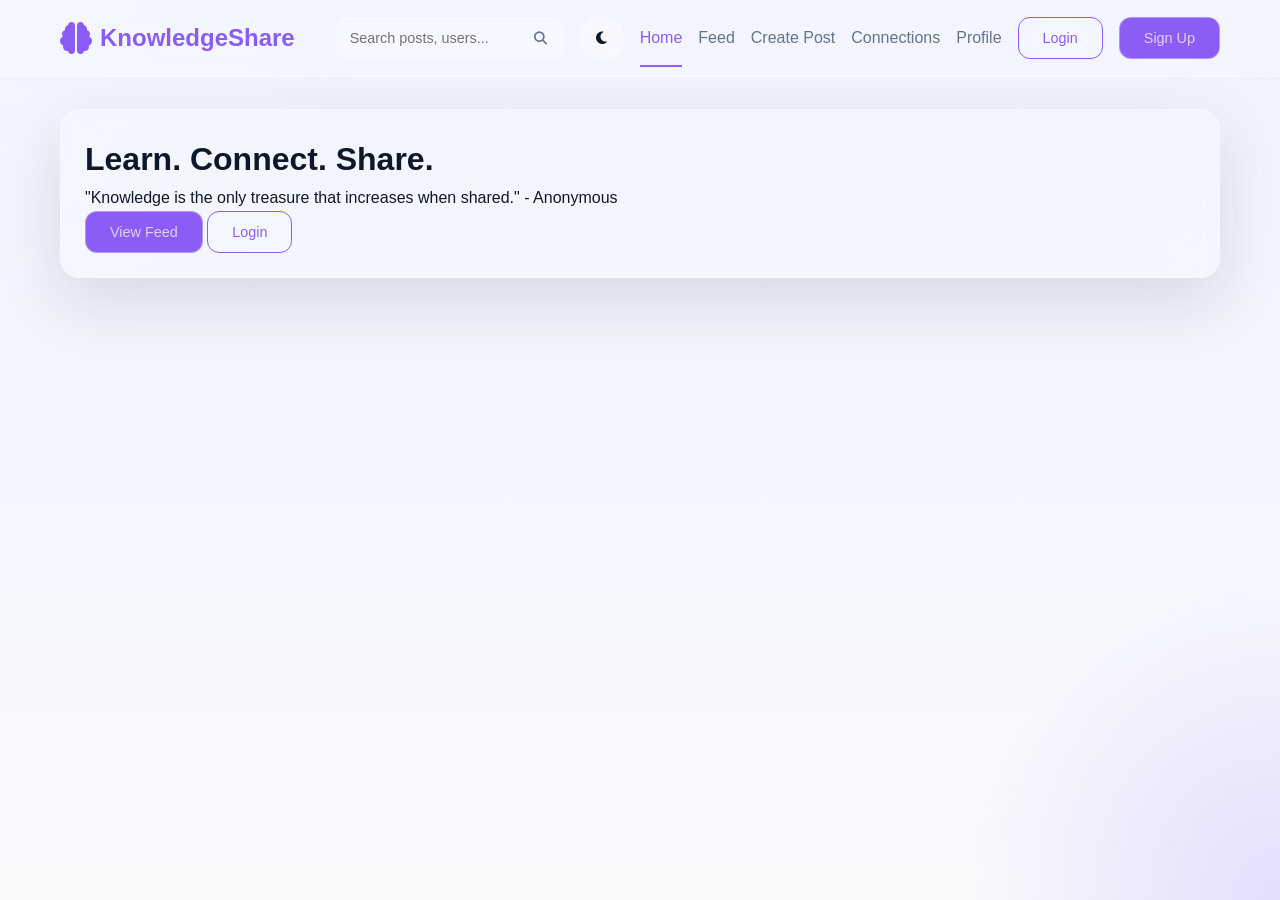
==== frontend/index.html @ 51795e9f "add knowledege_platform" ====
<!doctype html>
<html lang="en">
  <head>
    <meta charset="UTF-8" />
    <meta name="viewport" content="width=device-width, initial-scale=1.0" />
    <title>Knowledge Share Platform - Connect, learn, Share</title>
    <link rel="stylesheet" href="styles.css" />
    <link
      rel="stylesheet"
      href="https://cdnjs.cloudflare.com/ajax/libs/font-awesome/6.4.0/css/all.min.css"
    />
  </head>
  <body>
    <header class="header">
      <nav class="navbar">
        <div class="nav-container">
          <div class="nav-brand" onclick="showHome()" style="cursor: pointer">
            <i class="fas fa-brain"></i>
            <span>KnowledgeShare</span>
          </div>

          <div class="nav-menu">
            <div class="nav-search">
              <input
                type="text"
                id="searchInput"
                placeholder="Search posts, users..."
              />
              <button onclick="performSearch()">
                <i class="fas fa-search"></i>
              </button>
            </div>

            <button
              class="btn btn-icon"
              id="themeToggleButton"
              onclick="toggleTheme()"
              title="Toggle dark/light mode"
            >
              <i class="fas fa-moon"></i>
            </button>

            <div class="nav-links">
              <a
                href="#"
                id="navHomeLink"
                onclick="showHome(event)"
                class="nav-link active"
                >Home</a
              >
              <a
                href="#"
                id="navFeedLink"
                onclick="showFeed(event)"
                class="nav-link"
                >Feed</a
              >
              <a
                href="#"
                id="navCreatePostLink"
                onclick="showCreatePost(event)"
                class="nav-link"
                >Create Post</a
              >
              <a
                href="#"
                id="navConnectionsLink"
                onclick="showConnections(event)"
                class="nav-link"
                >Connections</a
              >
              <a
                href="#"
                id="navProfileLink"
                onclick="showProfile(event)"
                class="nav-link"
                >Profile</a
              >
            </div>

            <div class="nav-auth" id="navAuth">
              <button onclick="showLogin()" class="btn btn-outline">
                Login
              </button>
              <button onclick="showRegister()" class="btn btn-primary">
                Sign Up
              </button>
            </div>

            <div class="nav-user" id="navUser" style="display: none">
              <div class="user-dropdown">
                <img
                  id="navUserAvatar"
                  src="https://picsum.photos/seed/user/40/40.jpg"
                  alt="User"
                  class="user-avatar"
                />
                <span id="navUsername">User</span>
                <div class="dropdown-menu">
                  <a href="#" onclick="showProfile()">My Profile</a>
                  <a href="#" onclick="logout()">Logout</a>
                </div>
              </div>
            </div>
          </div>

          <button class="mobile-menu-toggle" onclick="toggleMobileMenu()">
            <i class="fas fa-bars"></i>
          </button>
        </div>
      </nav>
    </header>

    <main class="main-content">
      <div id="loginPage" class="page" style="display: none">
        <div class="auth-container">
          <div class="auth-card">
            <div class="auth-header">
              <h1>Welcome Back</h1>
              <p>
                Sign in to publish posts, save your profile, and connect with
                others.
              </p>
            </div>
            <form id="loginForm" class="auth-form">
              <div class="form-group">
                <label>Email</label
                ><input type="email" id="loginEmail" required />
              </div>
              <div class="form-group">
                <label>Password</label
                ><input type="password" id="loginPassword" required />
              </div>
              <button type="submit" class="btn btn-primary btn-full">
                Sign In
              </button>
            </form>
            <p class="auth-footer">
              Don't have an account?
              <a href="#" onclick="showRegister(event)">Create one</a>
            </p>
          </div>
        </div>
      </div>

      <div id="registerPage" class="page" style="display: none">
        <div class="auth-container">
          <div class="auth-card">
            <div class="auth-header">
              <h1>Create Account</h1>
              <p>
                Register to start sharing reliable knowledge with the community.
              </p>
            </div>
            <form id="registerForm" class="auth-form">
              <div class="form-group">
                <label>Username</label
                ><input type="text" id="registerUsername" required />
              </div>
              <div class="form-group">
                <label>Full Name</label
                ><input type="text" id="registerFullName" required />
              </div>
              <div class="form-group">
                <label>Email</label
                ><input type="email" id="registerEmail" required />
              </div>
              <div class="form-group">
                <label>Password</label
                ><input type="password" id="registerPassword" required />
              </div>
              <button type="submit" class="btn btn-primary btn-full">
                Create Account
              </button>
            </form>
            <p class="auth-footer">
              Already have an account?
              <a href="#" onclick="showLogin(event)">Sign in</a>
            </p>
          </div>
        </div>
      </div>

      <div id="homePage" class="page">
        <div class="container">
          <div class="home-hero card">
            <h1>Learn. Connect. Share.</h1>
            <p class="home-quote">
              "Knowledge is the only treasure that increases when shared." -
              Anonymous
            </p>
            <div class="home-actions">
              <button class="btn btn-primary" onclick="showFeed(event)">
                View Feed
              </button>
              <button class="btn btn-outline" onclick="showLogin(event)">
                Login
              </button>
            </div>
          </div>
        </div>
      </div>

      <div id="feedPage" class="page" style="display: none">
        <div class="container">
          <div class="content-grid">
            <div class="main-feed">
              <div class="feed-header">
                <h2>Latest Knowledge Posts</h2>
                <div class="feed-filters">
                  <button class="filter-btn active">Latest</button>
                  <button class="filter-btn">Most Reliable</button>
                </div>
              </div>
              <div id="postsContainer" class="posts-container"></div>
            </div>

            <div class="sidebar">
              <div class="card create-post-card">
                <h3>Share Your Knowledge</h3>
                <textarea
                  id="quickPostContent"
                  placeholder="What reliable knowledge do you want to share today?"
                ></textarea>

                <div
                  class="media-actions"
                  style="
                    display: flex;
                    justify-content: space-between;
                    align-items: center;
                    margin: 10px 0;
                  "
                >
                  <label
                    for="quickPostFile"
                    class="media-label"
                    style="cursor: pointer; color: #6366f1"
                  >
                    <i class="fas fa-image"></i> <i class="fas fa-video"></i>
                    <span id="fileStatus">Attach Media</span>
                  </label>
                  <input
                    type="file"
                    id="quickPostFile"
                    accept="image/*,video/*"
                    style="display: none"
                    onchange="updateFileStatus()"
                    multiple
                  />
                </div>

                <button
                  onclick="handleQuickPost()"
                  class="btn btn-primary btn-full"
                >
                  Create Post
                </button>
              </div>

              <div class="card">
                <h3>Reliability Badges</h3>
                <div class="badges-info">
                  <div class="badge-item">
                    <i class="fas fa-star" style="color: #607d8b"></i
                    ><span>Newcomer</span>
                  </div>
                  <div class="badge-item">
                    <i class="fas fa-shield-alt" style="color: #4caf50"></i
                    ><span>Reliable Source</span>
                  </div>
                  <div class="badge-item">
                    <i class="fas fa-crown" style="color: #6366f1"></i
                    ><span>Expert Contributor</span>
                  </div>
                </div>
              </div>
            </div>
          </div>
        </div>
      </div>

      <div id="createPostPage" class="page" style="display: none">
        <div class="container">
          <div class="card" style="max-width: 700px; margin: 0 auto">
            <h2>Create Detailed Post</h2>
            <form id="createPostForm">
              <div class="form-group">
                <label>Title</label>
                <input type="text" id="postTitle" required />
              </div>
              <div class="form-group">
                <label>Content</label>
                <textarea id="postContent" rows="6" required></textarea>
              </div>
              <div class="form-group">
                <label>Post Type</label>
                <select id="postType">
                  <option value="text">Text</option>
                  <option value="article">Article</option>
                  <option value="question">Question</option>
                </select>
              </div>
              <div class="form-group">
                <label
                  ><i class="fas fa-paperclip"></i> Upload Images or Video (max
                  5 images, 1 video)</label
                >
                <input
                  type="file"
                  id="postFile"
                  accept="image/*,video/*"
                  class="form-control"
                  multiple
                />
              </div>
              <div class="form-actions">
                <button
                  type="button"
                  onclick="showHome()"
                  class="btn btn-outline"
                >
                  Cancel
                </button>
                <button type="submit" class="btn btn-primary">
                  Publish Post
                </button>
              </div>
            </form>
          </div>
        </div>
      </div>

      <div id="connectionsPage" class="page" style="display: none">
        <div class="container"><h2>My Connections</h2></div>
      </div>
      <div id="profilePage" class="page" style="display: none">
        <div class="container"><h2>My Profile</h2></div>
      </div>
    </main>

    <div id="loadingOverlay" class="loading-overlay" style="display: none">
      <div class="loading-spinner">
        <i class="fas fa-spinner fa-spin"></i>
        <p>Sharing Knowledge...</p>
      </div>
    </div>

    <div id="toast" class="toast" style="display: none">
      <div class="toast-content"><span id="toastMessage"></span></div>
    </div>

    <script src="script.js"></script>
  </body>
</html>
---- frontend/styles.css ----
/* Reset and Base Styles */
* {
    margin: 0;
    padding: 0;
    box-sizing: border-box;
}

:root {
    --primary-color: #8b5cf6;
    --primary-dark: #7c3aed;
    --primary-light: #a78bfa;
    --secondary-color: #38bdf8;
    --success-color: #22c55e;
    --warning-color: #f59e0b;
    --danger-color: #ef4444;
    --dark-color: #0f172a;
    --gray-color: #64748b;
    --light-gray: rgba(248, 250, 252, 0.82);
    --white: rgba(255, 255, 255, 0.72);
    --border-radius: 20px;
    --border-radius-sm: 12px;
    --shadow: 0 24px 64px rgba(15, 23, 42, 0.12);
    --shadow-lg: 0 32px 80px rgba(15, 23, 42, 0.16);
    --glass-bg: rgba(255, 255, 255, 0.22);
    --glass-border: rgba(255, 255, 255, 0.35);
    --glass-text: rgba(15, 23, 42, 0.95);
    --text-shadow: 0 1px 2px rgba(15, 23, 42, 0.12);
    --transition: all 0.3s ease;
}

body.dark-mode {
    --primary-color: #c4b5fd;
    --primary-dark: #a78bfa;
    --primary-light: #d8b4fe;
    --secondary-color: #7dd3fc;
    --success-color: #86efac;
    --warning-color: #fbbf24;
    --danger-color: #f87171;
    --dark-color: #e2e8f0;
    --gray-color: #cbd5e1;
    --light-gray: rgba(30, 41, 59, 0.82);
    --white: rgba(15, 23, 42, 0.72);
    --shadow: 0 24px 64px rgba(0, 0, 0, 0.18);
    --shadow-lg: 0 32px 80px rgba(0, 0, 0, 0.24);
    --glass-bg: rgba(15, 23, 42, 0.28);
    --glass-border: rgba(255, 255, 255, 0.12);
    --glass-text: rgba(241, 245, 249, 0.96);
    --text-shadow: 0 1px 2px rgba(0, 0, 0, 0.24);
    background: radial-gradient(circle at top left, rgba(56, 189, 248, 0.12), transparent 25%),
                radial-gradient(circle at bottom right, rgba(139, 92, 246, 0.18), transparent 20%),
                linear-gradient(180deg, #0f172a 0%, #111827 100%);
}

body {
    font-family: 'Inter', -apple-system, BlinkMacSystemFont, 'Segoe UI', Roboto, sans-serif;
    line-height: 1.6;
    color: var(--dark-color);
    background: radial-gradient(circle at top left, rgba(255, 255, 255, 0.18), transparent 24%),
                radial-gradient(circle at bottom right, rgba(139, 92, 246, 0.18), transparent 20%),
                linear-gradient(180deg, #eef2ff 0%, #f8fafc 100%);
    min-height: 100vh;
    transition: background 0.4s ease, color 0.4s ease;
}

.container {
    max-width: 1200px;
    margin: 0 auto;
    padding: 0 20px;
}

/* Header Styles */
.header {
    background: rgba(255, 255, 255, 0.26);
    backdrop-filter: blur(18px);
    border-bottom: 1px solid rgba(255, 255, 255, 0.45);
    position: sticky;
    top: 0;
    z-index: 100;
}

body.dark-mode .header {
    background: rgba(15, 23, 42, 0.32);
    border-bottom: 1px solid rgba(255, 255, 255, 0.12);
}

.navbar {
    padding: 1rem 0;
}

.nav-container {
    max-width: 1200px;
    margin: 0 auto;
    padding: 0 20px;
    display: flex;
    justify-content: space-between;
    align-items: center;
}

.nav-brand {
    display: flex;
    align-items: center;
    gap: 0.5rem;
    font-size: 1.5rem;
    font-weight: 700;
    color: var(--primary-color);
}

.nav-brand i {
    font-size: 2rem;
}

.nav-menu {
    display: flex;
    align-items: center;
    justify-content: flex-end;
    gap: 1rem;
    flex-wrap: wrap;
}

.nav-search {
    display: flex;
    align-items: center;
    background: var(--glass-bg);
    border-radius: var(--border-radius-sm);
    border: 1px solid var(--glass-border);
    padding: 0.5rem 0.75rem;
    min-width: 220px;
    max-width: 420px;
}

.nav-search input {
    border: none;
    background: none;
    outline: none;
    flex: 1;
    font-size: 0.9rem;
    color: var(--glass-text);
}

.nav-search button {
    border: none;
    background: none;
    color: var(--gray-color);
    cursor: pointer;
    padding: 0.25rem;
}

.nav-links {
    display: flex;
    align-items: center;
    gap: 1rem;
    flex-wrap: wrap;
}

.nav-auth {
    display: flex;
    align-items: center;
    gap: 0.75rem;
}

.btn-icon {
    width: 44px;
    height: 44px;
    min-width: 44px;
    border-radius: 50%;
    padding: 0;
    display: inline-flex;
    justify-content: center;
    align-items: center;
}

.nav-link {
    text-decoration: none;
    color: var(--gray-color);
    font-weight: 500;
    transition: var(--transition);
    position: relative;
}

.nav-link:hover,
.nav-link.active {
    color: var(--primary-color);
}

.nav-link.active::after {
    content: '';
    position: absolute;
    bottom: -1rem;
    left: 0;
    right: 0;
    height: 2px;
    background: var(--primary-color);
}

.nav-auth {
    display: flex;
    gap: 1rem;
}

.nav-user {
    position: relative;
}

.user-dropdown {
    display: flex;
    align-items: center;
    gap: 0.75rem;
    cursor: pointer;
    padding: 0.5rem;
    border-radius: var(--border-radius-sm);
    transition: var(--transition);
    background: var(--glass-bg);
    border: 1px solid var(--glass-border);
    backdrop-filter: blur(20px);
}

.user-dropdown:hover {
    background: rgba(255, 255, 255, 0.45);
}

.user-avatar {
    width: 40px;
    height: 40px;
    border-radius: 50%;
    object-fit: cover;
}

.dropdown-menu {
    position: absolute;
    top: 100%;
    right: 0;
    background: var(--glass-bg);
    border: 1px solid var(--glass-border);
    border-radius: var(--border-radius);
    box-shadow: var(--shadow-lg);
    min-width: 200px;
    display: none;
    margin-top: 0.5rem;
    backdrop-filter: blur(20px);
}

body.dark-mode .dropdown-menu {
    background: rgba(15, 23, 42, 0.98);
}

.user-dropdown:hover .dropdown-menu {
    display: block;
}

.dropdown-menu a {
    display: block;
    padding: 0.75rem 1rem;
    text-decoration: none;
    color: var(--dark-color);
    transition: var(--transition);
}

.dropdown-menu a:hover {
    background: rgba(255, 255, 255, 0.18);
}

.mobile-menu-toggle {
    display: none;
    background: none;
    border: none;
    font-size: 1.5rem;
    color: var(--dark-color);
    cursor: pointer;
}

/* Button Styles */
.btn {
    padding: 0.75rem 1.5rem;
    border: 1px solid var(--glass-border);
    border-radius: var(--border-radius-sm);
    font-size: 0.9rem;
    font-weight: 500;
    cursor: pointer;
    transition: var(--transition);
    text-decoration: none;
    display: inline-flex;
    align-items: center;
    gap: 0.5rem;
    background: var(--glass-bg);
    color: var(--glass-text);
    backdrop-filter: blur(20px);
}

.btn:hover {
    transform: translateY(-1px);
    box-shadow: var(--shadow-lg);
}

.btn-icon {
    width: 44px;
    height: 44px;
    padding: 0;
    border-radius: 50%;
    background: var(--glass-bg);
    color: var(--dark-color);
    justify-content: center;
    border: 1px solid var(--glass-border);
    backdrop-filter: blur(20px);
}

.btn-icon:hover {
    background: var(--primary-color);
    color: var(--white);
}

.btn-primary {
    background: var(--primary-color);
    color: var(--white);
}

.btn-primary:hover {
    background: var(--primary-dark);
    transform: translateY(-1px);
}

.btn-outline {
    background: transparent;
    color: var(--primary-color);
    border: 1px solid var(--primary-color);
}

.btn-outline:hover {
    background: var(--primary-color);
    color: var(--white);
}

.btn-full {
    width: 100%;
    justify-content: center;
}

/* Page Styles */
.page {
    min-height: calc(100vh - 80px);
    padding: 2rem 0;
}

/* Auth Pages */
.auth-container {
    display: flex;
    justify-content: center;
    align-items: center;
    min-height: calc(100vh - 80px);
    padding: 2rem;
}

.auth-card {
    background: var(--glass-bg);
    border-radius: var(--border-radius);
    border: 1px solid var(--glass-border);
    box-shadow: var(--shadow-lg);
    backdrop-filter: blur(20px);
    padding: 2rem;
    width: 100%;
    max-width: 400px;
}

.card,
.post-card,
.user-card,
.connection-card,
.comment-card,
.profile-header,
.profile-badges,
.profile-posts,
.connections-content {
    background: var(--glass-bg);
    border-radius: var(--border-radius);
    border: 1px solid var(--glass-border);
    box-shadow: var(--shadow);
    backdrop-filter: blur(20px);
}

.card,
.post-card,
.profile-header,
.profile-badges,
.profile-posts,
.connections-content {
    padding: 1.5rem;
    margin-bottom: 1.5rem;
}

.post-card:hover,
.card:hover,
.profile-header:hover,
.profile-badges:hover,
.profile-posts:hover,
.connections-content:hover {
    box-shadow: var(--shadow-lg);
}

.auth-header {
    text-align: center;
    margin-bottom: 2rem;
}

.auth-header i {
    font-size: 3rem;
    color: var(--primary-color);
    margin-bottom: 1rem;
}

.auth-header h1 {
    font-size: 1.8rem;
    margin-bottom: 0.5rem;
    color: var(--dark-color);
}

.auth-header p {
    color: var(--gray-color);
}

.auth-form {
    margin-bottom: 1.5rem;
}

.form-group {
    margin-bottom: 1.5rem;
}

.form-group label {
    display: block;
    margin-bottom: 0.5rem;
    font-weight: 500;
    color: var(--dark-color);
}

.form-group input,
.form-group textarea,
.form-group select {
    width: 100%;
    padding: 0.75rem;
    border: 1px solid rgba(255, 255, 255, 0.45);
    border-radius: var(--border-radius-sm);
    font-size: 0.9rem;
    transition: var(--transition);
    background: rgba(255, 255, 255, 0.55);
    color: var(--dark-color);
    backdrop-filter: blur(20px);
}

body.dark-mode .form-group input,
body.dark-mode .form-group textarea,
body.dark-mode .form-group select {
    background: rgba(15, 23, 42, 0.65);
    color: var(--white);
}

.form-group input:focus,
.form-group textarea:focus,
.form-group select:focus {
    outline: none;
    border-color: var(--primary-color);
    box-shadow: 0 0 0 3px rgba(99, 102, 241, 0.1);
}

.auth-footer {
    text-align: center;
    color: var(--gray-color);
}

.auth-footer a {
    color: var(--primary-color);
    text-decoration: none;
    font-weight: 500;
}

/* Home Page */
.content-grid {
    display: grid;
    grid-template-columns: 1fr 350px;
    gap: 2rem;
}

.main-feed {
    min-width: 0;
}

.feed-header {
    display: flex;
    justify-content: space-between;
    align-items: center;
    margin-bottom: 1.5rem;
}

.feed-header h2 {
    font-size: 1.5rem;
    color: var(--dark-color);
}

.feed-filters {
    display: flex;
    gap: 0.5rem;
}

.filter-btn {
    padding: 0.5rem 1rem;
    border: 1px solid rgba(255, 255, 255, 0.45);
    background: var(--glass-bg);
    border-radius: var(--border-radius-sm);
    font-size: 0.85rem;
    cursor: pointer;
    transition: var(--transition);
    color: var(--glass-text);
    backdrop-filter: blur(20px);
}

.filter-btn.active,
.filter-btn:hover {
    background: var(--primary-color);
    color: var(--white);
    border-color: var(--primary-color);
}

/* Card Styles */
.card {
    background: var(--glass-bg);
    border-radius: var(--border-radius);
    box-shadow: var(--shadow);
    padding: 1.5rem;
    margin-bottom: 1.5rem;
    border: 1px solid var(--glass-border);
    backdrop-filter: blur(20px);
}

/* Post Styles */
.post-card {
    background: var(--glass-bg);
    border-radius: var(--border-radius);
    border: 1px solid var(--glass-border);
    box-shadow: var(--shadow);
    padding: 1.5rem;
    margin-bottom: 1.5rem;
    transition: var(--transition);
    backdrop-filter: blur(20px);
}

.post-card:hover {
    box-shadow: var(--shadow-lg);
}

.post-header {
    display: flex;
    align-items: center;
    gap: 1rem;
    margin-bottom: 1rem;
}

.post-avatar {
    width: 48px;
    height: 48px;
    border-radius: 50%;
    object-fit: cover;
}

.post-author {
    flex: 1;
}

.post-author h4 {
    font-size: 1rem;
    margin-bottom: 0.25rem;
    color: var(--dark-color);
}

.post-author p {
    font-size: 0.85rem;
    color: var(--gray-color);
}

.post-reliability {
    display: flex;
    align-items: center;
    gap: 0.5rem;
    padding: 0.25rem 0.75rem;
    background: var(--success-color);
    color: var(--white);
    border-radius: 20px;
    font-size: 0.85rem;
    font-weight: 500;
}

.post-reliability.low {
    background: var(--danger-color);
}

.post-reliability.medium {
    background: var(--warning-color);
}

.post-title {
    font-size: 1.25rem;
    font-weight: 600;
    margin-bottom: 1rem;
    color: var(--dark-color);
}

.post-content {
    color: var(--gray-color);
    line-height: 1.7;
    margin-bottom: 1rem;
}

.post-tags {
    display: flex;
    flex-wrap: wrap;
    gap: 0.5rem;
    margin-bottom: 1rem;
}

.tag {
    background: rgba(255, 255, 255, 0.35);
    color: var(--gray-color);
    padding: 0.25rem 0.75rem;
    border-radius: 20px;
    font-size: 0.85rem;
    border: 1px solid rgba(255, 255, 255, 0.18);
    backdrop-filter: blur(15px);
}

body.dark-mode .tag {
    background: rgba(15, 23, 42, 0.4);
    color: var(--gray-color);
}

.post-actions {
    display: flex;
    align-items: center;
    gap: 1rem;
    padding-top: 1rem;
    border-top: 1px solid rgba(255, 255, 255, 0.18);
}

.post-action {
    display: flex;
    align-items: center;
    gap: 0.5rem;
    background: var(--glass-bg);
    border: 1px solid var(--glass-border);
    color: var(--gray-color);
    cursor: pointer;
    padding: 0.5rem;
    border-radius: var(--border-radius-sm);
    transition: var(--transition);
    font-size: 0.9rem;
    backdrop-filter: blur(20px);
}

.post-action:hover {
    background: rgba(255, 255, 255, 0.35);
    color: var(--primary-color);
}

.post-action.liked {
    color: var(--danger-color);
}

/* Media Styles */
.post-media {
    max-width: 100%;
    border-radius: var(--border-radius);
    margin: 1rem 0;
    display: block;
}

.file-link {
    display: inline-block;
    padding: 0.5rem 1rem;
    background: rgba(255, 255, 255, 0.35);
    color: var(--primary-color);
    text-decoration: none;
    border-radius: var(--border-radius-sm);
    margin: 1rem 0;
    transition: var(--transition);
    border: 1px solid rgba(255, 255, 255, 0.2);
    backdrop-filter: blur(15px);
}

.file-link:hover {
    background: var(--primary-color);
    color: var(--white);
}

.search-summary {
    margin-bottom: 1.5rem;
}

.search-summary h2 {
    font-size: 1.5rem;
    color: var(--dark-color);
}

.search-section {
    display: grid;
    grid-template-columns: 1fr 1fr;
    gap: 1.5rem;
}

.search-block {
    display: flex;
    flex-direction: column;
    gap: 1rem;
}

..user-card,
.connection-card {
    background: var(--glass-bg);
    border: 1px solid var(--glass-border);
    border-radius: var(--border-radius-sm);
    padding: 1rem;
    display: flex;
    justify-content: space-between;
    align-items: center;
    gap: 1rem;
    box-shadow: var(--shadow);
    backdrop-filter: blur(20px);
}

.user-card-info {
    flex: 1;
}

.user-card h3 {
    margin-bottom: 0.25rem;
    font-size: 1rem;
    color: var(--dark-color);
}

.user-handle,
.user-details {
    font-size: 0.85rem;
    color: var(--gray-color);
}

.user-card-actions {
    display: flex;
    gap: 0.5rem;
    flex-wrap: wrap;
}

.connection-actions {
    display: flex;
    gap: 0.5rem;
    flex-wrap: wrap;
}

.connection-card p {
    margin-bottom: 0.25rem;
    color: var(--dark-color);
}

@media (max-width: 900px) {
    .search-section {
        grid-template-columns: 1fr;
    }
}

.post-actions {
    display: flex;
    flex-wrap: wrap;
    gap: 0.75rem;
    margin-top: 1rem;
    border-top: 1px solid rgba(255, 255, 255, 0.18);
    padding-top: 1rem;
}

.post-action-btn {
    background: var(--glass-bg);
    border: 1px solid var(--glass-border);
    border-radius: var(--border-radius-sm);
    padding: 0.65rem 1rem;
    color: var(--dark-color);
    cursor: pointer;
    transition: var(--transition);
    font-size: 0.9rem;
    backdrop-filter: blur(20px);
}

.post-action-btn:hover {
    background: rgba(255, 255, 255, 0.35);
    color: var(--primary-color);
}

.post-action-btn.delete {
    background: rgba(239, 68, 68, 0.12);
    color: var(--danger-color);
}

.post-comments {
    margin-top: 1rem;
    padding-top: 1rem;
    border-top: 1px solid #e5e7eb;
}

.comment-list {
    display: flex;
    flex-direction: column;
    gap: 0.75rem;
    margin-bottom: 0.75rem;
}

.comment-card {
    background: var(--glass-bg);
    border: 1px solid var(--glass-border);
    border-radius: var(--border-radius-sm);
    padding: 0.9rem 1rem;
    box-shadow: var(--shadow);
    backdrop-filter: blur(20px);
}

.comment-author {
    font-size: 0.85rem;
    color: var(--dark-color);
    margin-bottom: 0.35rem;
}

.comment-content {
    color: var(--gray-color);
    line-height: 1.6;
}

.comment-form {
    display: flex;
    flex-direction: column;
    gap: 0.5rem;
}

.comment-input {
    width: 100%;
    min-height: 80px;
    padding: 0.75rem;
    border: 1px solid rgba(255, 255, 255, 0.45);
    border-radius: var(--border-radius-sm);
    resize: vertical;
    font-family: inherit;
    background: rgba(255, 255, 255, 0.55);
    color: var(--dark-color);
    backdrop-filter: blur(20px);
}

body.dark-mode .comment-input {
    background: rgba(15, 23, 42, 0.65);
    color: var(--white);
}

.comment-login-note {
    color: var(--gray-color);
    font-size: 0.9rem;
}

.btn-small {
    padding: 0.6rem 1rem;
    font-size: 0.85rem;
}

/* Sidebar Styles */
.create-post-card textarea {
    width: 100%;
    min-height: 80px;
    padding: 0.75rem;
    border: 1px solid rgba(255, 255, 255, 0.45);
    border-radius: var(--border-radius-sm);
    resize: vertical;
    margin-bottom: 1rem;
    font-family: inherit;
    background: rgba(255, 255, 255, 0.55);
    color: var(--dark-color);
    backdrop-filter: blur(20px);
}

body.dark-mode .create-post-card textarea {
    background: rgba(15, 23, 42, 0.65);
    color: var(--white);
}

.contributors-list {
    display: flex;
    flex-direction: column;
    gap: 1rem;
}

.contributor-item {
    display: flex;
    align-items: center;
    gap: 1rem;
}

.contributor-avatar {
    width: 40px;
    height: 40px;
    border-radius: 50%;
    object-fit: cover;
}

.contributor-info {
    flex: 1;
}

.contributor-info h5 {
    font-size: 0.9rem;
    margin-bottom: 0.25rem;
    color: var(--dark-color);
}

.contributor-info p {
    font-size: 0.8rem;
    color: var(--gray-color);
}

.contributor-score {
    font-size: 0.85rem;
    font-weight: 500;
    color: var(--success-color);
}

/* Badges */
.badges-info {
    display: flex;
    flex-direction: column;
    gap: 0.75rem;
}

.badge-item {
    display: flex;
    align-items: center;
    gap: 0.75rem;
    font-size: 0.9rem;
}

.badge-item i {
    font-size: 1.2rem;
}

.badge-newcomer { color: #6b7280; }
.badge-reliable { color: #10b981; }
.badge-expert { color: #3b82f6; }
.badge-trusted { color: #8b5cf6; }
.badge-master { color: #f59e0b; }

.badges-container {
    display: flex;
    flex-wrap: wrap;
    gap: 1rem;
}

.badge {
    display: flex;
    align-items: center;
    gap: 0.5rem;
    padding: 0.5rem 1rem;
    background: rgba(255, 255, 255, 0.35);
    border: 1px solid rgba(255, 255, 255, 0.35);
    border-radius: 20px;
    font-size: 0.9rem;
    font-weight: 500;
    color: var(--dark-color);
    backdrop-filter: blur(20px);
}

body.dark-mode .badge {
    background: rgba(15, 23, 42, 0.45);
    border-color: rgba(255, 255, 255, 0.12);
    color: var(--white);
}

/* Profile Page */
.profile-container {
    max-width: 800px;
    margin: 0 auto;
}

.profile-grid {
    display: grid;
    grid-template-columns: 1fr;
    gap: 1.5rem;
}

.profile-bio-section,
.profile-upload-section {
    margin-top: 1rem;
}

.profile-bio-section textarea {
    width: 100%;
    min-height: 120px;
    padding: 0.75rem;
    border: 1px solid rgba(255, 255, 255, 0.45);
    border-radius: var(--border-radius-sm);
    resize: vertical;
    font-family: inherit;
    margin-bottom: 1rem;
    background: rgba(255, 255, 255, 0.55);
    color: var(--dark-color);
    backdrop-filter: blur(20px);
}

body.dark-mode .profile-bio-section textarea {
    background: rgba(15, 23, 42, 0.65);
    color: var(--white);
}

.profile-upload-section input {
    width: 100%;
    margin-bottom: 1rem;
}

.profile-upload-section h4 {
    margin-bottom: 0.75rem;
    color: var(--dark-color);
}

.profile-header {
    background: var(--glass-bg);
    border: 1px solid var(--glass-border);
    border-radius: var(--border-radius);
    box-shadow: var(--shadow);
    backdrop-filter: blur(20px);
    padding: 2rem;
    display: flex;
    align-items: center;
    gap: 2rem;
    margin-bottom: 2rem;
}

.profile-avatar img {
    width: 120px;
    height: 120px;
    border-radius: 50%;
    object-fit: cover;
}

.profile-info {
    flex: 1;
}

.profile-info h2 {
    font-size: 1.8rem;
    margin-bottom: 0.5rem;
    color: var(--dark-color);
}

.profile-info p {
    color: var(--gray-color);
    margin-bottom: 1.5rem;
}

.profile-stats {
    display: flex;
    gap: 2rem;
}

.stat {
    text-align: center;
}

.stat span {
    display: block;
    font-size: 1.5rem;
    font-weight: 600;
    color: var(--primary-color);
}

.stat small {
    font-size: 0.85rem;
    color: var(--gray-color);
}

.profile-badges,
.profile-posts {
    background: var(--glass-bg);
    border: 1px solid var(--glass-border);
    border-radius: var(--border-radius);
    box-shadow: var(--shadow);
    backdrop-filter: blur(20px);
    padding: 2rem;
    margin-bottom: 2rem;
}

.profile-badges h3,
.profile-posts h3 {
    font-size: 1.3rem;
    margin-bottom: 1.5rem;
    color: var(--dark-color);
}

/* Connections Page */
.connections-container {
    max-width: 800px;
    margin: 0 auto;
}

.connections-tabs {
    display: flex;
    gap: 1rem;
    margin-bottom: 2rem;
    border-bottom: 1px solid rgba(255, 255, 255, 0.25);
}

.tab-btn {
    padding: 1rem;
    background: none;
    border: none;
    color: var(--gray-color);
    cursor: pointer;
    font-weight: 500;
    position: relative;
    transition: var(--transition);
}

.tab-btn.active {
    color: var(--primary-color);
}

.tab-btn.active::after {
    content: '';
    position: absolute;
    bottom: -1px;
    left: 0;
    right: 0;
    height: 2px;
    background: var(--primary-color);
}

.connections-content {
    background: var(--glass-bg);
    border: 1px solid var(--glass-border);
    border-radius: var(--border-radius);
    box-shadow: var(--shadow);
    backdrop-filter: blur(20px);
    padding: 2rem;
}

.connection-item {
    display: flex;
    align-items: center;
    gap: 1rem;
    padding: 1rem;
    border-bottom: 1px solid rgba(255, 255, 255, 0.18);
}

.connection-item:last-child {
    border-bottom: none;
}

.connection-avatar {
    width: 48px;
    height: 48px;
    border-radius: 50%;
    object-fit: cover;
}

.connection-info {
    flex: 1;
}

.connection-info h4 {
    font-size: 1rem;
    margin-bottom: 0.25rem;
    color: var(--dark-color);
}

.connection-info p {
    font-size: 0.85rem;
    color: var(--gray-color);
}

.connection-actions {
    display: flex;
    gap: 0.5rem;
}

/* Loading and Toast */
.loading-overlay {
    position: fixed;
    top: 0;
    left: 0;
    right: 0;
    bottom: 0;
    background: rgba(0, 0, 0, 0.5);
    display: flex;
    justify-content: center;
    align-items: center;
    z-index: 1000;
}

.loading-spinner {
    background: var(--glass-bg);
    border: 1px solid var(--glass-border);
    padding: 2rem;
    border-radius: var(--border-radius);
    text-align: center;
    backdrop-filter: blur(20px);
}

.loading-spinner i {
    font-size: 2rem;
    color: var(--primary-color);
    margin-bottom: 1rem;
}

.toast {
    position: fixed;
    top: 20px;
    right: 20px;
    background: var(--success-color);
    color: var(--white);
    padding: 1rem 1.5rem;
    border-radius: var(--border-radius);
    box-shadow: var(--shadow-lg);
    z-index: 1001;
    animation: slideIn 0.3s ease;
}

.toast.error {
    background: var(--danger-color);
}

.toast-content {
    display: flex;
    align-items: center;
    gap: 0.75rem;
}

@keyframes slideIn {
    from {
        transform: translateX(100%);
        opacity: 0;
    }
    to {
        transform: translateX(0);
        opacity: 1;
    }
}

/* Responsive Design */
@media (max-width: 768px) {
    .nav-menu {
        display: none;
    }
    
    .mobile-menu-toggle {
        display: block;
    }
    
    .content-grid {
        grid-template-columns: 1fr;
    }
    
    .profile-header {
        flex-direction: column;
        text-align: center;
    }
    
    .profile-stats {
        justify-content: center;
    }
    
    .connections-tabs {
        flex-wrap: wrap;
    }
    
    .feed-header {
        flex-direction: column;
        gap: 1rem;
        align-items: flex-start;
    }
    
    .feed-filters {
        width: 100%;
        justify-content: space-between;
    }
}

@media (max-width: 480px) {
    .container {
        padding: 0 15px;
    }
    
    .nav-container {
        padding: 0 15px;
    }
    
    .card {
        padding: 1rem;
    }
    
    .profile-header {
        padding: 1.5rem;
    }
    
    .profile-badges,
    .profile-posts {
        padding: 1.5rem;
    }
    
    .connections-content {
        padding: 1.5rem;
    }
}
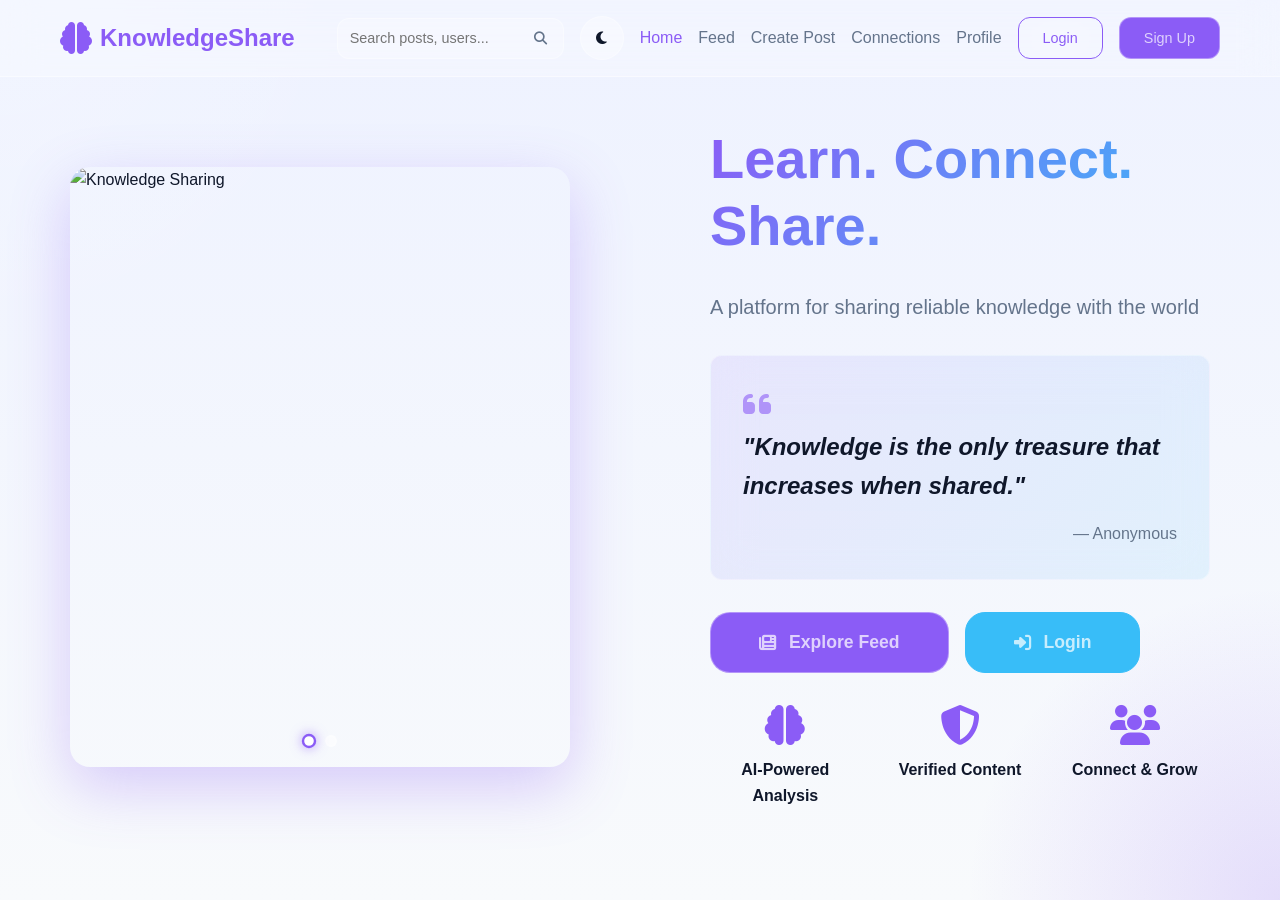
==== commit ae0e3f72: "updated project" ====
--- a/frontend/index.html
+++ b/frontend/index.html
@@ -181,21 +181,72 @@
         </div>
       </div>
 
-      <div id="homePage" class="page">
-        <div class="container">
-          <div class="home-hero card">
-            <h1>Learn. Connect. Share.</h1>
-            <p class="home-quote">
-              "Knowledge is the only treasure that increases when shared." -
-              Anonymous
-            </p>
-            <div class="home-actions">
-              <button class="btn btn-primary" onclick="showFeed(event)">
-                View Feed
-              </button>
-              <button class="btn btn-outline" onclick="showLogin(event)">
-                Login
-              </button>
+      <div id="homePage" class="page home-page">
+        <div class="home-hero-container">
+          <div class="hero-left">
+            <div class="carousel-container">
+              <img
+                id="carouselImage"
+                src="https://images.unsplash.com/photo-1552664730-d307ca884978?w=600&h=720&fit=crop"
+                alt="Knowledge Sharing"
+                class="hero-image carousel-image"
+              />
+              <div class="carousel-indicators">
+                <span
+                  class="indicator active"
+                  onclick="jumpToCarouselSlide(0)"
+                ></span>
+                <span
+                  class="indicator"
+                  onclick="jumpToCarouselSlide(1)"
+                ></span>
+              </div>
+            </div>
+          </div>
+          <div class="hero-right">
+            <div class="hero-content">
+              <h1 class="hero-title">Learn. Connect. Share.</h1>
+              <p class="hero-subtitle">
+                A platform for sharing reliable knowledge with the world
+              </p>
+
+              <div class="quote-section">
+                <i class="fas fa-quote-left quote-icon"></i>
+                <p class="knowledge-quote">
+                  "Knowledge is the only treasure that increases when shared."
+                </p>
+                <p class="quote-author">— Anonymous</p>
+              </div>
+
+              <div class="hero-buttons">
+                <button
+                  class="btn btn-primary btn-lg"
+                  onclick="showFeed(event)"
+                >
+                  <i class="fas fa-newspaper"></i> Explore Feed
+                </button>
+                <button
+                  class="btn btn-secondary btn-lg"
+                  onclick="showLogin(event)"
+                >
+                  <i class="fas fa-sign-in-alt"></i> Login
+                </button>
+              </div>
+
+              <div class="hero-features">
+                <div class="feature">
+                  <i class="fas fa-brain"></i>
+                  <span>AI-Powered Analysis</span>
+                </div>
+                <div class="feature">
+                  <i class="fas fa-shield-alt"></i>
+                  <span>Verified Content</span>
+                </div>
+                <div class="feature">
+                  <i class="fas fa-users"></i>
+                  <span>Connect & Grow</span>
+                </div>
+              </div>
             </div>
           </div>
         </div>
@@ -206,7 +257,15 @@
           <div class="content-grid">
             <div class="main-feed">
               <div class="feed-header">
-                <h2>Latest Knowledge Posts</h2>
+                <div class="feed-header-left">
+                  <h2>Latest Knowledge Posts</h2>
+                  <button
+                    class="btn btn-outline btn-small"
+                    onclick="showFeed(event)"
+                  >
+                    View all posts
+                  </button>
+                </div>
                 <div class="feed-filters">
                   <button class="filter-btn active">Latest</button>
                   <button class="filter-btn">Most Reliable</button>
--- a/frontend/styles.css
+++ b/frontend/styles.css
@@ -39,13 +39,19 @@
     --dark-color: #e2e8f0;
     --gray-color: #cbd5e1;
     --light-gray: rgba(30, 41, 59, 0.82);
-    --white: rgba(15, 23, 42, 0.72);
+    --white: rgba(255, 255, 255, 0.92);
     --shadow: 0 24px 64px rgba(0, 0, 0, 0.18);
     --shadow-lg: 0 32px 80px rgba(0, 0, 0, 0.24);
     --glass-bg: rgba(15, 23, 42, 0.28);
     --glass-border: rgba(255, 255, 255, 0.12);
     --glass-text: rgba(241, 245, 249, 0.96);
     --text-shadow: 0 1px 2px rgba(0, 0, 0, 0.24);
+    --glow-primary: 0 0 20px rgba(139, 92, 246, 0.4);
+    --glow-secondary: 0 0 20px rgba(56, 189, 248, 0.4);
+    --glow-success: 0 0 20px rgba(134, 239, 172, 0.4);
+    --glow-danger: 0 0 20px rgba(248, 113, 113, 0.4);
+    --glow-warning: 0 0 20px rgba(251, 191, 36, 0.4);
+    --success-light: #bef264;
     background: radial-gradient(circle at top left, rgba(56, 189, 248, 0.12), transparent 25%),
                 radial-gradient(circle at bottom right, rgba(139, 92, 246, 0.18), transparent 20%),
                 linear-gradient(180deg, #0f172a 0%, #111827 100%);
@@ -60,6 +66,43 @@
                 linear-gradient(180deg, #eef2ff 0%, #f8fafc 100%);
     min-height: 100vh;
     transition: background 0.4s ease, color 0.4s ease;
+}
+
+/* Dark Mode Animations and Effects */
+@keyframes borderGlow {
+    0%, 100% {
+        box-shadow: 0 0 5px rgba(139, 92, 246, 0.3), 0 0 10px rgba(139, 92, 246, 0.2), 0 0 15px rgba(139, 92, 246, 0.1);
+    }
+    50% {
+        box-shadow: 0 0 10px rgba(139, 92, 246, 0.5), 0 0 20px rgba(139, 92, 246, 0.3), 0 0 30px rgba(139, 92, 246, 0.2);
+    }
+}
+
+@keyframes borderGlowSecondary {
+    0%, 100% {
+        box-shadow: 0 0 5px rgba(56, 189, 248, 0.3), 0 0 10px rgba(56, 189, 248, 0.2), 0 0 15px rgba(56, 189, 248, 0.1);
+    }
+    50% {
+        box-shadow: 0 0 10px rgba(56, 189, 248, 0.5), 0 0 20px rgba(56, 189, 248, 0.3), 0 0 30px rgba(56, 189, 248, 0.2);
+    }
+}
+
+@keyframes pulseGlow {
+    0%, 100% {
+        filter: brightness(1) drop-shadow(0 0 5px rgba(139, 92, 246, 0.3));
+    }
+    50% {
+        filter: brightness(1.1) drop-shadow(0 0 15px rgba(139, 92, 246, 0.6));
+    }
+}
+
+@keyframes shimmer {
+    0% {
+        background-position: -200% 0;
+    }
+    100% {
+        background-position: 200% 0;
+    }
 }
 
 .container {
@@ -80,7 +123,8 @@
 
 body.dark-mode .header {
     background: rgba(15, 23, 42, 0.32);
-    border-bottom: 1px solid rgba(255, 255, 255, 0.12);
+    border-bottom: 1px solid rgba(139, 92, 246, 0.3);
+    box-shadow: 0 0 20px rgba(139, 92, 246, 0.2);
 }
 
 .navbar {
@@ -103,6 +147,11 @@
     font-size: 1.5rem;
     font-weight: 700;
     color: var(--primary-color);
+}
+
+body.dark-mode .nav-brand {
+    text-shadow: 0 0 15px rgba(139, 92, 246, 0.8);
+    animation: pulseGlow 3s ease-in-out infinite;
 }
 
 .nav-brand i {
@@ -182,7 +231,12 @@
     color: var(--primary-color);
 }
 
-.nav-link.active::after {
+body.dark-mode .nav-link:hover,
+body.dark-mode .nav-link.active {
+    text-shadow: 0 0 10px rgba(139, 92, 246, 0.6);
+}
+
+body.dark-mode .nav-link.active::after {
     content: '';
     position: absolute;
     bottom: -1rem;
@@ -190,6 +244,7 @@
     right: 0;
     height: 2px;
     background: var(--primary-color);
+    box-shadow: 0 0 10px rgba(139, 92, 246, 0.8);
 }
 
 .nav-auth {
@@ -291,6 +346,10 @@
     box-shadow: var(--shadow-lg);
 }
 
+body.dark-mode .btn:hover {
+    box-shadow: var(--shadow-lg), var(--glow-primary);
+}
+
 .btn-icon {
     width: 44px;
     height: 44px;
@@ -308,6 +367,11 @@
     color: var(--white);
 }
 
+body.dark-mode .btn-icon:hover {
+    box-shadow: var(--glow-primary);
+    animation: pulseGlow 2s ease-in-out infinite;
+}
+
 .btn-primary {
     background: var(--primary-color);
     color: var(--white);
@@ -316,6 +380,10 @@
 .btn-primary:hover {
     background: var(--primary-dark);
     transform: translateY(-1px);
+}
+
+body.dark-mode .btn-primary:hover {
+    box-shadow: var(--shadow-lg), var(--glow-primary);
 }
 
 .btn-outline {
@@ -327,6 +395,10 @@
 .btn-outline:hover {
     background: var(--primary-color);
     color: var(--white);
+}
+
+body.dark-mode .btn-outline:hover {
+    box-shadow: var(--glow-primary);
 }
 
 .btn-full {
@@ -445,11 +517,21 @@
     backdrop-filter: blur(20px);
 }
 
+body.dark-mode .form-group label {
+    color: var(--white);
+}
+
 body.dark-mode .form-group input,
 body.dark-mode .form-group textarea,
 body.dark-mode .form-group select {
     background: rgba(15, 23, 42, 0.65);
     color: var(--white);
+}
+
+body.dark-mode .form-group input::placeholder,
+body.dark-mode .form-group textarea::placeholder,
+body.dark-mode .form-group select::placeholder {
+    color: rgba(255, 255, 255, 0.72);
 }
 
 .form-group input:focus,
@@ -487,11 +569,21 @@
     justify-content: space-between;
     align-items: center;
     margin-bottom: 1.5rem;
+    gap: 1rem;
+    flex-wrap: wrap;
+}
+
+.feed-header-left {
+    display: flex;
+    align-items: center;
+    gap: 0.75rem;
+    flex-wrap: wrap;
 }
 
 .feed-header h2 {
     font-size: 1.5rem;
     color: var(--dark-color);
+    margin: 0;
 }
 
 .feed-filters {
@@ -529,6 +621,17 @@
     backdrop-filter: blur(20px);
 }
 
+body.dark-mode .card {
+    position: relative;
+    animation: borderGlow 3s ease-in-out infinite;
+    border: 1px solid rgba(139, 92, 246, 0.3);
+}
+
+body.dark-mode .card:hover {
+    animation: borderGlow 2s ease-in-out infinite;
+    box-shadow: var(--shadow-lg), var(--glow-primary);
+}
+
 /* Post Styles */
 .post-card {
     background: var(--glass-bg);
@@ -541,6 +644,18 @@
     backdrop-filter: blur(20px);
 }
 
+body.dark-mode .post-card {
+    position: relative;
+    animation: borderGlow 4s ease-in-out infinite;
+    border: 1px solid rgba(139, 92, 246, 0.2);
+}
+
+body.dark-mode .post-card:hover {
+    animation: borderGlow 2s ease-in-out infinite;
+    box-shadow: var(--shadow-lg), var(--glow-primary);
+    transform: translateY(-2px);
+}
+
 .post-card:hover {
     box-shadow: var(--shadow-lg);
 }
@@ -550,6 +665,131 @@
     align-items: center;
     gap: 1rem;
     margin-bottom: 1rem;
+}
+
+/* New Enhanced Post Header with Avatar */
+.post-header-with-avatar {
+    display: flex;
+    align-items: flex-start;
+    gap: 1rem;
+    margin-bottom: 1.5rem;
+    padding-bottom: 1rem;
+    border-bottom: 1px solid rgba(255, 255, 255, 0.1);
+}
+
+.post-avatar-pic {
+    width: 56px;
+    height: 56px;
+    border-radius: 50%;
+    object-fit: cover;
+    flex-shrink: 0;
+    box-shadow: 0 2px 8px rgba(139, 92, 246, 0.2);
+    border: 2px solid var(--primary-color);
+    opacity: 0.9;
+    transition: var(--transition);
+}
+
+.post-avatar-pic:hover {
+    transform: scale(1.05);
+    opacity: 1;
+    box-shadow: 0 4px 12px rgba(139, 92, 246, 0.4);
+}
+
+body.dark-mode .post-avatar-pic {
+    box-shadow: 0 2px 8px rgba(139, 92, 246, 0.4), 0 0 15px rgba(139, 92, 246, 0.3);
+    animation: pulseGlow 4s ease-in-out infinite;
+}
+
+body.dark-mode .post-avatar-pic:hover {
+    transform: scale(1.05);
+    opacity: 1;
+    box-shadow: 0 4px 12px rgba(139, 92, 246, 0.6), 0 0 25px rgba(139, 92, 246, 0.5);
+}
+
+.post-header-info {
+    flex: 1;
+    display: flex;
+    justify-content: space-between;
+    align-items: flex-start;
+    gap: 1rem;
+    min-width: 0;
+}
+
+.post-author-section {
+    display: flex;
+    flex-direction: column;
+    gap: 0.25rem;
+}
+
+.post-author-name {
+    font-size: 1.1rem;
+    font-weight: 600;
+    color: var(--primary-color);
+    transition: var(--transition);
+}
+
+.post-author-name:hover {
+    text-decoration: underline;
+    opacity: 0.8;
+}
+
+.post-meta {
+    font-size: 0.85rem;
+    color: var(--gray-color);
+}
+
+.post-header-right {
+    display: flex;
+    align-items: center;
+    gap: 1rem;
+    flex-wrap: wrap;
+    justify-content: flex-end;
+}
+
+.rating {
+    display: flex;
+    align-items: center;
+    gap: 0.5rem;
+    font-weight: 500;
+    color: var(--dark-color);
+    font-size: 0.9rem;
+}
+
+.reliability-score {
+    background: linear-gradient(135deg, var(--success-color), var(--success-light));
+    color: var(--white);
+    padding: 0.25rem 0.75rem;
+    border-radius: 20px;
+    font-weight: 600;
+}
+
+body.dark-mode .reliability-score {
+    box-shadow: 0 0 10px rgba(34, 197, 94, 0.6);
+    animation: pulseGlow 3s ease-in-out infinite;
+}
+
+.btn-connect {
+    padding: 0.5rem 1.2rem;
+    font-size: 0.85rem;
+    background: var(--secondary-color);
+    color: var(--white);
+    border: 1px solid var(--secondary-color);
+    border-radius: 20px;
+    cursor: pointer;
+    transition: var(--transition);
+    display: inline-flex;
+    align-items: center;
+    gap: 0.5rem;
+}
+
+.btn-connect:hover {
+    background: #0ea5e9;
+    box-shadow: 0 4px 12px rgba(56, 189, 248, 0.3);
+    transform: translateY(-2px);
+}
+
+.btn-connect i {
+    font-size: 0.9rem;
 }
 
 .post-avatar {
@@ -1015,6 +1255,21 @@
     color: var(--dark-color);
 }
 
+.profile-posts-header {
+    margin-bottom: 1rem;
+}
+
+.profile-posts-list {
+    display: flex;
+    flex-direction: column;
+    gap: 1.25rem;
+}
+
+body.dark-mode .profile-posts-list .post-card {
+    background: rgba(15, 23, 42, 0.4);
+    border-color: rgba(139, 92, 246, 0.2);
+}
+
 .profile-header {
     background: var(--glass-bg);
     border: 1px solid var(--glass-border);
@@ -1277,6 +1532,284 @@
     }
 }
 
+/* Modern Home Page Styles */
+.home-page {
+    padding: 0;
+    display: flex;
+    align-items: center;
+    justify-content: center;
+    min-height: calc(100vh - 80px);
+}
+
+.home-hero-container {
+    display: grid;
+    grid-template-columns: 1fr 1fr;
+    gap: 4rem;
+    align-items: center;
+    max-width: 1400px;
+    width: 100%;
+    padding: 3rem 2rem;
+    margin: 0 auto;
+}
+
+.hero-left {
+    display: flex;
+    justify-content: center;
+    align-items: center;
+}
+
+.hero-image {
+    width: 100%;
+    max-width: 500px;
+    height: auto;
+    border-radius: var(--border-radius);
+    box-shadow: 0 20px 60px rgba(139, 92, 246, 0.3);
+    object-fit: cover;
+    aspect-ratio: 1 / 1.2;
+    animation: fadeInLeft 0.8s ease-out;
+}
+
+.carousel-container {
+    position: relative;
+    width: 100%;
+    max-width: 500px;
+    display: flex;
+    justify-content: center;
+    align-items: center;
+}
+
+.carousel-image {
+    animation: carouselFadeInOut 0.6s ease-in-out;
+}
+
+.carousel-indicators {
+    position: absolute;
+    bottom: 20px;
+    left: 50%;
+    transform: translateX(-50%);
+    display: flex;
+    gap: 10px;
+    z-index: 10;
+}
+
+.indicator {
+    width: 12px;
+    height: 12px;
+    border-radius: 50%;
+    background: rgba(255, 255, 255, 0.5);
+    cursor: pointer;
+    transition: all 0.3s ease;
+    border: 2px solid rgba(255, 255, 255, 0.3);
+}
+
+.indicator.active {
+    background: rgba(255, 255, 255, 1);
+    border-color: var(--primary-color);
+    transform: scale(1.2);
+    box-shadow: 0 0 10px rgba(139, 92, 246, 0.6);
+}
+
+.indicator:hover {
+    background: rgba(255, 255, 255, 0.8);
+    transform: scale(1.1);
+}
+
+@keyframes carouselFadeInOut {
+    0% {
+        opacity: 0;
+    }
+    50% {
+        opacity: 1;
+    }
+    100% {
+        opacity: 1;
+    }
+}
+
+.hero-right {
+    display: flex;
+    align-items: center;
+    justify-content: center;
+}
+
+.hero-content {
+    display: flex;
+    flex-direction: column;
+    gap: 2rem;
+    max-width: 500px;
+}
+
+.hero-title {
+    font-size: 3.5rem;
+    font-weight: 800;
+    color: var(--dark-color);
+    line-height: 1.2;
+    margin: 0;
+    background: linear-gradient(135deg, var(--primary-color), var(--secondary-color));
+    -webkit-background-clip: text;
+    -webkit-text-fill-color: transparent;
+    background-clip: text;
+    animation: fadeInUp 0.8s ease-out 0.1s both;
+}
+
+body.dark-mode .hero-title {
+    text-shadow: 0 0 20px rgba(139, 92, 246, 0.8), 0 0 40px rgba(56, 189, 248, 0.4);
+    animation: fadeInUp 0.8s ease-out 0.1s both, pulseGlow 4s ease-in-out infinite;
+}
+
+.hero-subtitle {
+    font-size: 1.25rem;
+    color: var(--gray-color);
+    margin: 0;
+    animation: fadeInUp 0.8s ease-out 0.2s both;
+}
+
+.quote-section {
+    background: linear-gradient(135deg, rgba(139, 92, 246, 0.1), rgba(56, 189, 248, 0.1));
+    border-left: 4px solid var(--primary-color);
+    padding: 2rem;
+    border-radius: var(--border-radius-sm);
+    backdrop-filter: blur(20px);
+    border: 1px solid var(--glass-border);
+    animation: fadeInUp 0.8s ease-out 0.3s both;
+}
+
+body.dark-mode .quote-section {
+    border-left: 4px solid var(--primary-color);
+    box-shadow: 0 0 20px rgba(139, 92, 246, 0.3), inset 0 0 20px rgba(56, 189, 248, 0.1);
+    animation: fadeInUp 0.8s ease-out 0.3s both, borderGlowSecondary 5s ease-in-out infinite;
+}
+
+.quote-icon {
+    font-size: 2rem;
+    color: var(--primary-color);
+    opacity: 0.6;
+    margin-bottom: 0.5rem;
+    display: block;
+}
+
+.knowledge-quote {
+    font-size: 1.5rem;
+    font-weight: 600;
+    color: var(--dark-color);
+    font-style: italic;
+    margin: 0 0 1rem 0;
+    line-height: 1.6;
+}
+
+.quote-author {
+    font-size: 1rem;
+    color: var(--gray-color);
+    margin: 0;
+    text-align: right;
+}
+
+.hero-buttons {
+    display: flex;
+    gap: 1rem;
+    flex-wrap: wrap;
+    animation: fadeInUp 0.8s ease-out 0.4s both;
+}
+
+.btn-lg {
+    padding: 1.2rem 3rem;
+    font-size: 1.1rem;
+    font-weight: 600;
+    border-radius: var(--border-radius);
+    display: inline-flex;
+    gap: 0.75rem;
+    transition: var(--transition);
+}
+
+.btn-secondary {
+    background: var(--secondary-color);
+    color: var(--white);
+    border: 1px solid var(--secondary-color);
+}
+
+.btn-secondary:hover {
+    background: #0ea5e9;
+    transform: translateY(-2px);
+    box-shadow: 0 12px 40px rgba(56, 189, 248, 0.3);
+}
+
+.btn-primary:hover {
+    transform: translateY(-2px);
+    box-shadow: 0 12px 40px rgba(139, 92, 246, 0.3);
+}
+
+.hero-features {
+    display: grid;
+    grid-template-columns: repeat(3, 1fr);
+    gap: 1.5rem;
+    animation: fadeInUp 0.8s ease-out 0.5s both;
+}
+
+.feature {
+    display: flex;
+    flex-direction: column;
+    align-items: center;
+    text-align: center;
+    gap: 0.75rem;
+}
+
+.feature i {
+    font-size: 2.5rem;
+    color: var(--primary-color);
+}
+
+body.dark-mode .feature i {
+    filter: drop-shadow(0 0 10px rgba(139, 92, 246, 0.6));
+    animation: pulseGlow 3s ease-in-out infinite;
+}
+
+.feature span {
+    font-weight: 600;
+    color: var(--dark-color);
+}
+
+@keyframes fadeInUp {
+    from {
+        opacity: 0;
+        transform: translateY(30px);
+    }
+    to {
+        opacity: 1;
+        transform: translateY(0);
+    }
+}
+
+@keyframes fadeInLeft {
+    from {
+        opacity: 0;
+        transform: translateX(-30px);
+    }
+    to {
+        opacity: 1;
+        transform: translateX(0);
+    }
+}
+
+@media (max-width: 1024px) {
+    .home-hero-container {
+        grid-template-columns: 1fr;
+        gap: 2rem;
+        padding: 2rem 1rem;
+    }
+    
+    .hero-image {
+        max-width: 400px;
+    }
+    
+    .hero-title {
+        font-size: 2.5rem;
+    }
+    
+    .hero-features {
+        grid-template-columns: 1fr;
+    }
+}
+
 @media (max-width: 480px) {
     .container {
         padding: 0 15px;
@@ -1302,4 +1835,119 @@
     .connections-content {
         padding: 1.5rem;
     }
-}
+    
+    /* Mobile home page */
+    .home-hero-container {
+        grid-template-columns: 1fr;
+        gap: 1.5rem;
+        padding: 1.5rem 1rem;
+    }
+    
+    .hero-image {
+        max-width: 100%;
+        height: auto;
+    }
+    
+    .hero-title {
+        font-size: 2rem;
+    }
+    
+    .hero-subtitle {
+        font-size: 1rem;
+    }
+    
+    .knowledge-quote {
+        font-size: 1.2rem;
+    }
+    
+    .quote-section {
+        padding: 1.5rem;
+    }
+    
+    .hero-buttons {
+        flex-direction: column;
+    }
+    
+    .btn-lg {
+        width: 100%;
+        justify-content: center;
+        padding: 1rem 2rem;
+    }
+    
+    .hero-features {
+        grid-template-columns: 1fr;
+        gap: 1rem;
+    }
+    
+    .feature {
+        padding: 1rem;
+        background: var(--glass-bg);
+        border-radius: var(--border-radius-sm);
+        border: 1px solid var(--glass-border);
+    }
+    
+    .feature i {
+        font-size: 2rem;
+    }
+}
+
+/* Search User Card Styles */
+.search-users {
+    margin-bottom: 2rem;
+}
+
+.search-user-card {
+    display: flex;
+    align-items: center;
+    gap: 1rem;
+    padding: 1rem;
+    margin-bottom: 1rem;
+    background: var(--glass-bg);
+    border: 1px solid var(--glass-border);
+    border-radius: var(--border-radius-sm);
+    box-shadow: var(--shadow);
+    backdrop-filter: blur(20px);
+    transition: var(--transition);
+}
+
+.search-user-card:hover {
+    box-shadow: var(--shadow-lg);
+    transform: translateY(-2px);
+}
+
+.search-user-avatar {
+    width: 50px;
+    height: 50px;
+    border-radius: 50%;
+    object-fit: cover;
+    flex-shrink: 0;
+    border: 2px solid var(--primary-color);
+    opacity: 0.9;
+}
+
+.search-user-card strong {
+    color: var(--primary-color);
+    cursor: pointer;
+    transition: var(--transition);
+}
+
+.search-user-card strong:hover {
+    text-decoration: underline;
+}
+
+.search-user-card div {
+    flex: 1;
+}
+
+.search-user-card p {
+    margin: 0.25rem 0 0 0;
+    font-size: 0.85rem;
+    color: var(--gray-color);
+}
+
+.user-handle {
+    display: block;
+    font-size: 0.85rem;
+    color: var(--gray-color);
+    margin: 0.25rem 0;
+}
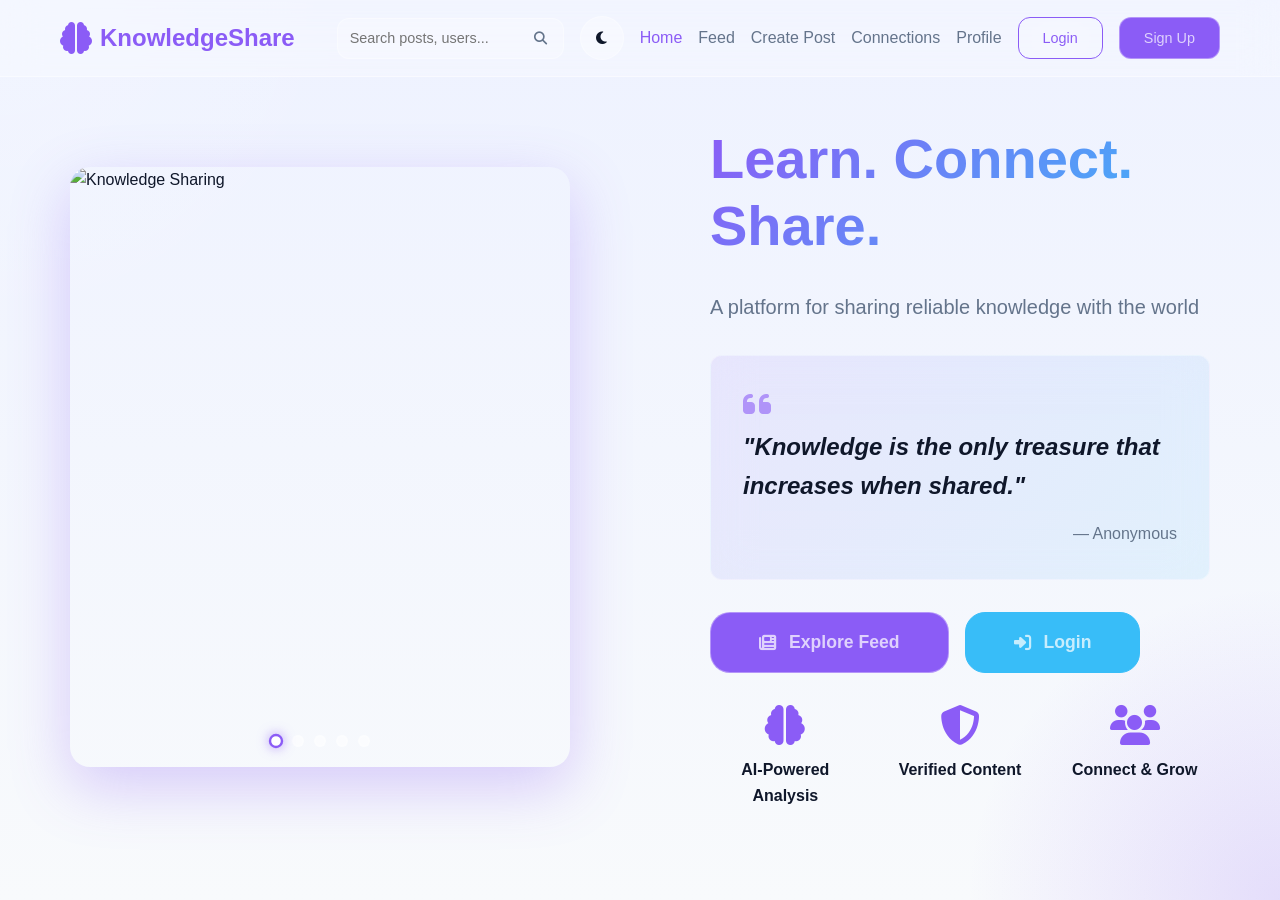
==== commit 642d867b: "Updated File" ====
--- a/frontend/index.html
+++ b/frontend/index.html
@@ -71,6 +71,14 @@
               >
               <a
                 href="#"
+                id="navAdminLink"
+                onclick="openAdminPanel(event)"
+                class="nav-link"
+                style="display: none"
+                >Admin Panel</a
+              >
+              <a
+                href="#"
                 id="navProfileLink"
                 onclick="showProfile(event)"
                 class="nav-link"
@@ -187,7 +195,7 @@
             <div class="carousel-container">
               <img
                 id="carouselImage"
-                src="https://images.unsplash.com/photo-1552664730-d307ca884978?w=600&h=720&fit=crop"
+                src="https://img.freepik.com/premium-photo/professional-business-woman-working-office_969354-3132.jpg"
                 alt="Knowledge Sharing"
                 class="hero-image carousel-image"
               />
@@ -196,10 +204,10 @@
                   class="indicator active"
                   onclick="jumpToCarouselSlide(0)"
                 ></span>
-                <span
-                  class="indicator"
-                  onclick="jumpToCarouselSlide(1)"
-                ></span>
+                <span class="indicator" onclick="jumpToCarouselSlide(1)"></span>
+                <span class="indicator" onclick="jumpToCarouselSlide(2)"></span>
+                <span class="indicator" onclick="jumpToCarouselSlide(3)"></span>
+                <span class="indicator" onclick="jumpToCarouselSlide(4)"></span>
               </div>
             </div>
           </div>
--- a/frontend/styles.css
+++ b/frontend/styles.css
@@ -89,10 +89,10 @@
 
 @keyframes pulseGlow {
     0%, 100% {
-        filter: brightness(1) drop-shadow(0 0 5px rgba(139, 92, 246, 0.3));
+        filter: brightness(1) drop-shadow(0 0 3px rgba(139, 92, 246, 0.2));
     }
     50% {
-        filter: brightness(1.1) drop-shadow(0 0 15px rgba(139, 92, 246, 0.6));
+        filter: brightness(1.05) drop-shadow(0 0 8px rgba(139, 92, 246, 0.3));
     }
 }
 
@@ -150,7 +150,7 @@
 }
 
 body.dark-mode .nav-brand {
-    text-shadow: 0 0 15px rgba(139, 92, 246, 0.8);
+    text-shadow: 0 0 8px rgba(139, 92, 246, 0.4);
     animation: pulseGlow 3s ease-in-out infinite;
 }
 
@@ -233,7 +233,7 @@
 
 body.dark-mode .nav-link:hover,
 body.dark-mode .nav-link.active {
-    text-shadow: 0 0 10px rgba(139, 92, 246, 0.6);
+    text-shadow: 0 0 6px rgba(139, 92, 246, 0.3);
 }
 
 body.dark-mode .nav-link.active::after {
@@ -1653,7 +1653,7 @@
 }
 
 body.dark-mode .hero-title {
-    text-shadow: 0 0 20px rgba(139, 92, 246, 0.8), 0 0 40px rgba(56, 189, 248, 0.4);
+    text-shadow: 0 0 8px rgba(139, 92, 246, 0.3), 0 0 16px rgba(56, 189, 248, 0.2);
     animation: fadeInUp 0.8s ease-out 0.1s both, pulseGlow 4s ease-in-out infinite;
 }
 
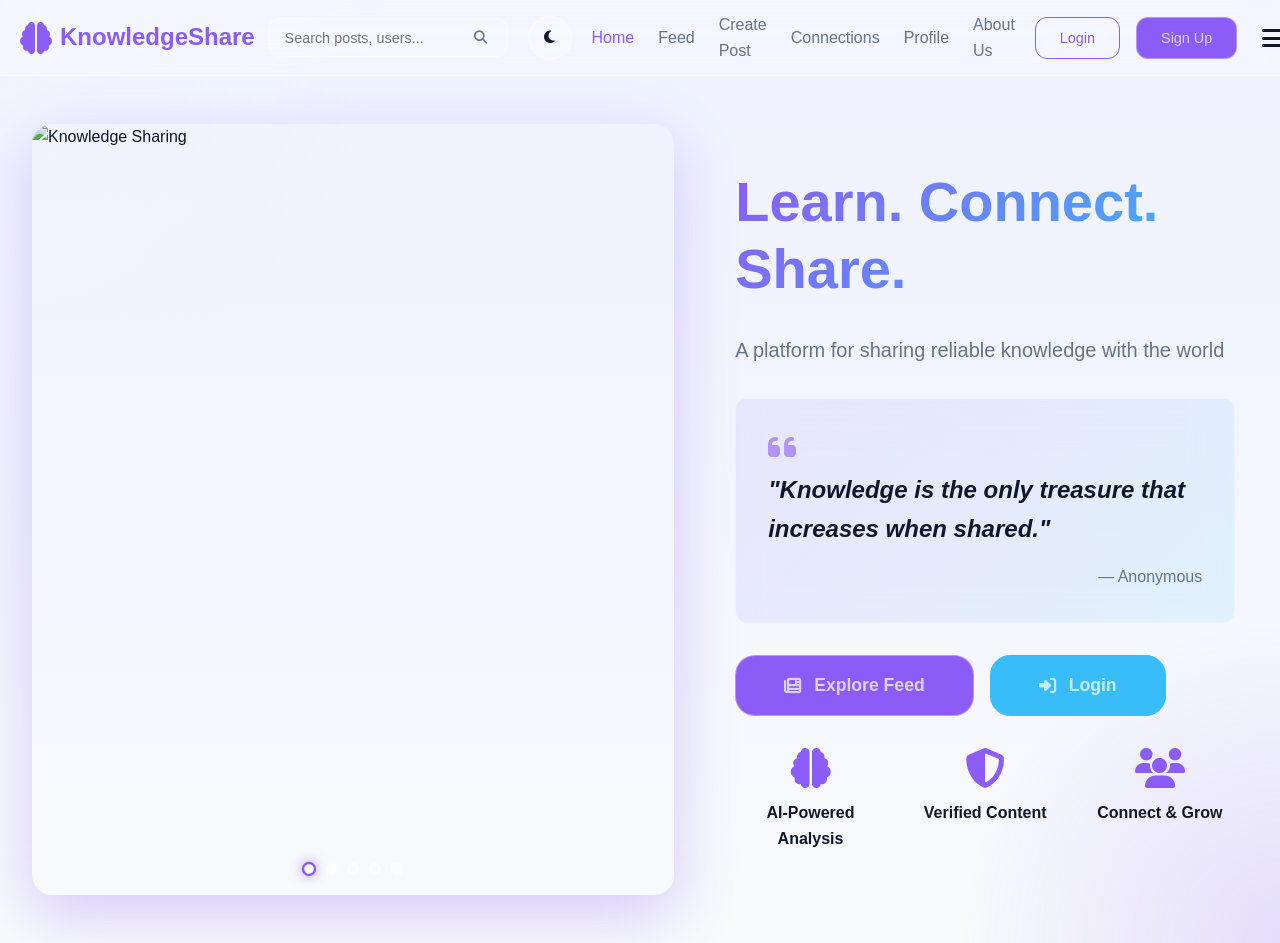
==== commit 2420c54b: "Upadated File" ====
--- a/frontend/index.html
+++ b/frontend/index.html
@@ -84,6 +84,13 @@
                 class="nav-link"
                 >Profile</a
               >
+              <a
+                href="#"
+                id="navAboutLink"
+                onclick="showAboutUs(event)"
+                class="nav-link"
+                >About Us</a
+              >
             </div>
 
             <div class="nav-auth" id="navAuth">
@@ -255,6 +262,139 @@
                   <span>Connect & Grow</span>
                 </div>
               </div>
+            </div>
+          </div>
+        </div>
+      </div>
+
+      <div id="aboutUsPage" class="page about-page" style="display: none">
+        <div class="container">
+          <div class="about-content">
+            <div class="about-hero">
+              <h1 class="about-title">About KnowledgeShare</h1>
+              <p class="about-subtitle">
+                Empowering the world through verified knowledge sharing
+              </p>
+            </div>
+
+            <div class="about-sections">
+              <div class="about-section">
+                <h2><i class="fas fa-bullseye"></i> Our Mission</h2>
+                <p>
+                  KnowledgeShare is a modern platform dedicated to creating a
+                  reliable ecosystem for knowledge sharing. We believe that
+                  quality information, verified through advanced AI analysis,
+                  can transform education, professional growth, and global
+                  collaboration. Our platform combines cutting-edge content
+                  analysis with a community-driven badge system to ensure only
+                  the most reliable knowledge gets shared and recognized.
+                </p>
+              </div>
+
+              <div class="about-section">
+                <h2><i class="fas fa-star"></i> Why Choose Us</h2>
+                <ul class="benefits-list">
+                  <li>
+                    <strong>AI-Powered Verification:</strong> Every post is
+                    analyzed for reliability and accuracy
+                  </li>
+                  <li>
+                    <strong>Badge System:</strong> Earned badges reflect your
+                    expertise and contribution quality
+                  </li>
+                  <li>
+                    <strong>Professional Network:</strong> Connect with verified
+                    experts and knowledge leaders
+                  </li>
+                  <li>
+                    <strong>Quality Content:</strong> Curated feeds ensure you
+                    see the most reliable posts
+                  </li>
+                  <li>
+                    <strong>Transparent Scoring:</strong> Understand exactly how
+                    content is evaluated
+                  </li>
+                </ul>
+              </div>
+
+              <div class="about-section">
+                <h2><i class="fas fa-users"></i> About Our Co-Founders</h2>
+                <div class="founders-container">
+                  <div class="founder-card">
+                    <div class="founder-avatar">
+                      <i class="fas fa-user-circle"></i>
+                    </div>
+                    <h3>Sakshi Lahariya</h3>
+                    <p class="founder-role">Co-Founder & Lead Developer</p>
+                    <p class="founder-bio">
+                      Passionate about creating platforms that elevate knowledge
+                      quality and foster meaningful professional connections.
+                      Specialized in full-stack development and AI integration.
+                    </p>
+                    <div class="founder-contact">
+                      <a href="tel:7247343644" class="contact-link">
+                        <i class="fas fa-phone"></i> 7247343644
+                      </a>
+                      <a
+                        href="mailto:sakshilahariya@gmail.com"
+                        class="contact-link"
+                      >
+                        <i class="fas fa-envelope"></i> sakshilahariya@gmail.com
+                      </a>
+                    </div>
+                  </div>
+                </div>
+              </div>
+
+              <div class="about-section">
+                <h2><i class="fas fa-lightbulb"></i> Our Vision</h2>
+                <p>
+                  We envision a world where reliable knowledge is easily
+                  accessible, quality is paramount, and expertise is properly
+                  recognized. By combining artificial intelligence with
+                  community wisdom, we're building the future of knowledge
+                  sharing—one verified post at a time.
+                </p>
+              </div>
+
+              <div class="about-section contact-section">
+                <h2><i class="fas fa-handshake"></i> Get In Touch</h2>
+                <div class="contact-info">
+                  <p>
+                    Have questions or want to collaborate? We'd love to hear
+                    from you!
+                  </p>
+                  <div class="contact-methods">
+                    <div class="contact-method">
+                      <i class="fas fa-phone"></i>
+                      <div>
+                        <strong>Phone</strong>
+                        <a href="tel:7247343644">7247343644</a>
+                      </div>
+                    </div>
+                    <div class="contact-method">
+                      <i class="fas fa-envelope"></i>
+                      <div>
+                        <strong>Email</strong>
+                        <a href="mailto:sakshilahariya@gmail.com"
+                          >sakshilahariya@gmail.com</a
+                        >
+                      </div>
+                    </div>
+                  </div>
+                </div>
+              </div>
+            </div>
+
+            <div class="about-cta">
+              <h3>Ready to Join Our Community?</h3>
+              <p>
+                Start sharing verified knowledge and build your professional
+                reputation today
+              </p>
+              <button class="btn btn-primary btn-lg" onclick="showFeed(event)">
+                <i class="fas fa-arrow-right"></i> Explore Our Platform
+              </button>
             </div>
           </div>
         </div>
--- a/frontend/styles.css
+++ b/frontend/styles.css
@@ -119,6 +119,7 @@
     position: sticky;
     top: 0;
     z-index: 100;
+    width: 100%;
 }
 
 body.dark-mode .header {
@@ -128,25 +129,31 @@
 }
 
 .navbar {
-    padding: 1rem 0;
+    padding: 0.75rem 0;
+    width: 100%;
 }
 
 .nav-container {
-    max-width: 1200px;
+    max-width: 1400px;
     margin: 0 auto;
     padding: 0 20px;
     display: flex;
     justify-content: space-between;
     align-items: center;
+    width: 100%;
+    gap: 1.5rem;
 }
 
 .nav-brand {
     display: flex;
     align-items: center;
+    justify-content: center;
     gap: 0.5rem;
     font-size: 1.5rem;
     font-weight: 700;
     color: var(--primary-color);
+    white-space: nowrap;
+    flex-shrink: 0;
 }
 
 body.dark-mode .nav-brand {
@@ -161,20 +168,23 @@
 .nav-menu {
     display: flex;
     align-items: center;
-    justify-content: flex-end;
-    gap: 1rem;
-    flex-wrap: wrap;
+    justify-content: center;
+    gap: 1.25rem;
+    flex: 1;
+    flex-wrap: nowrap;
 }
 
 .nav-search {
     display: flex;
     align-items: center;
+    justify-content: center;
     background: var(--glass-bg);
     border-radius: var(--border-radius-sm);
     border: 1px solid var(--glass-border);
-    padding: 0.5rem 0.75rem;
-    min-width: 220px;
-    max-width: 420px;
+    padding: 0.5rem 1rem;
+    min-width: 240px;
+    max-width: 380px;
+    flex: 0 1 auto;
 }
 
 .nav-search input {
@@ -184,6 +194,7 @@
     flex: 1;
     font-size: 0.9rem;
     color: var(--glass-text);
+    width: 100%;
 }
 
 .nav-search button {
@@ -192,19 +203,26 @@
     color: var(--gray-color);
     cursor: pointer;
     padding: 0.25rem;
+    display: flex;
+    align-items: center;
+    justify-content: center;
+    margin-left: 0.5rem;
 }
 
 .nav-links {
     display: flex;
     align-items: center;
-    gap: 1rem;
-    flex-wrap: wrap;
+    justify-content: center;
+    gap: 1.5rem;
+    flex-wrap: nowrap;
 }
 
 .nav-auth {
     display: flex;
     align-items: center;
+    justify-content: center;
     gap: 0.75rem;
+    flex-shrink: 0;
 }
 
 .btn-icon {
@@ -254,6 +272,9 @@
 
 .nav-user {
     position: relative;
+    display: flex;
+    align-items: center;
+    flex-shrink: 0;
 }
 
 .user-dropdown {
@@ -321,6 +342,14 @@
     font-size: 1.5rem;
     color: var(--dark-color);
     cursor: pointer;
+    padding: 0.5rem;
+    border-radius: 50%;
+    width: 44px;
+    height: 44px;
+    display: flex;
+    align-items: center;
+    justify-content: center;
+    flex-shrink: 0;
 }
 
 /* Button Styles */
@@ -353,13 +382,17 @@
 .btn-icon {
     width: 44px;
     height: 44px;
+    min-width: 44px;
     padding: 0;
     border-radius: 50%;
     background: var(--glass-bg);
     color: var(--dark-color);
+    display: inline-flex;
     justify-content: center;
+    align-items: center;
     border: 1px solid var(--glass-border);
     backdrop-filter: blur(20px);
+    flex-shrink: 0;
 }
 
 .btn-icon:hover {
@@ -1495,12 +1528,38 @@
 
 /* Responsive Design */
 @media (max-width: 768px) {
+    .nav-container {
+        gap: 0.75rem;
+        padding: 0 10px;
+    }
+
+    .nav-brand {
+        font-size: 1.25rem;
+    }
+
+    .nav-brand i {
+        font-size: 1.5rem;
+    }
+
     .nav-menu {
         display: none;
     }
     
     .mobile-menu-toggle {
-        display: block;
+        display: flex;
+    }
+
+    .nav-search {
+        min-width: 0;
+        max-width: 100%;
+    }
+
+    .nav-links {
+        gap: 0.75rem;
+    }
+
+    .nav-link {
+        font-size: 0.85rem;
     }
     
     .content-grid {
@@ -1532,6 +1591,60 @@
     }
 }
 
+@media (max-width: 1024px) {
+    .nav-container {
+        gap: 1rem;
+    }
+
+    .nav-menu {
+        gap: 1rem;
+    }
+
+    .nav-links {
+        gap: 1rem;
+    }
+
+    .nav-search {
+        min-width: 200px;
+        max-width: 300px;
+    }
+}
+
+@media (max-width: 480px) {
+    .nav-container {
+        gap: 0.5rem;
+        padding: 0 5px;
+    }
+
+    .nav-brand {
+        font-size: 1.1rem;
+        gap: 0.25rem;
+    }
+
+    .nav-brand span {
+        display: none;
+    }
+
+    .nav-brand i {
+        font-size: 1.5rem;
+    }
+
+    .btn-icon {
+        width: 40px;
+        height: 40px;
+        min-width: 40px;
+    }
+
+    .nav-auth {
+        gap: 0.5rem;
+    }
+
+    .btn {
+        padding: 0.5rem 1rem;
+        font-size: 0.8rem;
+    }
+}
+
 /* Modern Home Page Styles */
 .home-page {
     padding: 0;
@@ -1543,8 +1656,8 @@
 
 .home-hero-container {
     display: grid;
-    grid-template-columns: 1fr 1fr;
-    gap: 4rem;
+    grid-template-columns: 1.1fr 0.9fr;
+    gap: 3rem;
     align-items: center;
     max-width: 1400px;
     width: 100%;
@@ -1554,13 +1667,13 @@
 
 .hero-left {
     display: flex;
-    justify-content: center;
+    justify-content: flex-end;
     align-items: center;
 }
 
 .hero-image {
     width: 100%;
-    max-width: 500px;
+    max-width: 650px;
     height: auto;
     border-radius: var(--border-radius);
     box-shadow: 0 20px 60px rgba(139, 92, 246, 0.3);
@@ -1572,7 +1685,7 @@
 .carousel-container {
     position: relative;
     width: 100%;
-    max-width: 500px;
+    max-width: 650px;
     display: flex;
     justify-content: center;
     align-items: center;
@@ -1798,7 +1911,11 @@
     }
     
     .hero-image {
-        max-width: 400px;
+        max-width: 550px;
+    }
+
+    .carousel-container {
+        max-width: 550px;
     }
     
     .hero-title {
@@ -1846,6 +1963,10 @@
     .hero-image {
         max-width: 100%;
         height: auto;
+    }
+
+    .carousel-container {
+        max-width: 100%;
     }
     
     .hero-title {
@@ -1951,3 +2072,296 @@
     color: var(--gray-color);
     margin: 0.25rem 0;
 }
+
+/* ===== ABOUT US PAGE STYLES ===== */
+.about-page {
+    padding: 40px 0;
+    background: linear-gradient(135deg, var(--light-bg) 0%, var(--bg-color) 100%);
+}
+
+.about-content {
+    max-width: 900px;
+    margin: 0 auto;
+}
+
+.about-hero {
+    text-align: center;
+    padding: 40px 20px;
+    margin-bottom: 40px;
+    background: var(--card-bg);
+    border-radius: 12px;
+    box-shadow: 0 2px 8px rgba(0, 0, 0, 0.1);
+}
+
+.about-title {
+    font-size: 3rem;
+    font-weight: 800;
+    color: var(--primary-color);
+    margin-bottom: 10px;
+}
+
+.about-subtitle {
+    font-size: 1.25rem;
+    color: var(--text-secondary);
+    margin: 0;
+}
+
+.about-sections {
+    display: flex;
+    flex-direction: column;
+    gap: 30px;
+    margin-bottom: 40px;
+}
+
+.about-section {
+    background: var(--card-bg);
+    padding: 30px;
+    border-radius: 12px;
+    box-shadow: 0 2px 8px rgba(0, 0, 0, 0.05);
+    border-left: 4px solid var(--primary-color);
+}
+
+.about-section h2 {
+    color: var(--primary-color);
+    font-size: 1.75rem;
+    margin-bottom: 15px;
+    display: flex;
+    align-items: center;
+    gap: 10px;
+}
+
+.about-section h2 i {
+    font-size: 1.5rem;
+}
+
+.about-section p {
+    color: var(--text-secondary);
+    line-height: 1.8;
+    font-size: 1rem;
+    margin: 0;
+}
+
+.benefits-list {
+    list-style: none;
+    padding: 0;
+    margin: 0;
+}
+
+.benefits-list li {
+    padding: 12px 0;
+    padding-left: 30px;
+    position: relative;
+    color: var(--text-secondary);
+    line-height: 1.6;
+}
+
+.benefits-list li:before {
+    content: "✓";
+    position: absolute;
+    left: 0;
+    color: var(--primary-color);
+    font-weight: bold;
+    font-size: 1.2rem;
+}
+
+.founders-container {
+    display: grid;
+    grid-template-columns: repeat(auto-fit, minmax(300px, 1fr));
+    gap: 30px;
+    margin-top: 20px;
+}
+
+.founder-card {
+    background: linear-gradient(135deg, var(--primary-color) 0%, var(--secondary-color) 100%);
+    color: white;
+    padding: 30px;
+    border-radius: 12px;
+    text-align: center;
+    box-shadow: 0 4px 15px rgba(0, 0, 0, 0.1);
+    transition: transform 0.3s ease, box-shadow 0.3s ease;
+}
+
+.founder-card:hover {
+    transform: translateY(-5px);
+    box-shadow: 0 6px 20px rgba(0, 0, 0, 0.15);
+}
+
+.founder-avatar {
+    font-size: 70px;
+    margin-bottom: 15px;
+    opacity: 0.9;
+}
+
+.founder-card h3 {
+    font-size: 1.5rem;
+    margin: 15px 0 5px 0;
+    font-weight: 700;
+}
+
+.founder-role {
+    font-size: 0.9rem;
+    opacity: 0.9;
+    margin-bottom: 15px;
+    font-weight: 500;
+}
+
+.founder-bio {
+    font-size: 0.95rem;
+    line-height: 1.6;
+    margin-bottom: 20px;
+    opacity: 0.95;
+}
+
+.founder-contact {
+    display: flex;
+    flex-direction: column;
+    gap: 10px;
+    border-top: 1px solid rgba(255, 255, 255, 0.2);
+    padding-top: 20px;
+}
+
+.contact-link {
+    color: white;
+    text-decoration: none;
+    display: flex;
+    align-items: center;
+    justify-content: center;
+    gap: 8px;
+    padding: 10px;
+    border-radius: 6px;
+    background: rgba(255, 255, 255, 0.1);
+    transition: background 0.3s ease;
+    font-size: 0.9rem;
+}
+
+.contact-link:hover {
+    background: rgba(255, 255, 255, 0.2);
+}
+
+.contact-section {
+    background: linear-gradient(135deg, var(--primary-color) 0%, var(--secondary-color) 100%);
+    color: white;
+    border-left-color: white;
+}
+
+.contact-section h2 {
+    color: white;
+}
+
+.contact-info {
+    margin-top: 20px;
+}
+
+.contact-info p {
+    color: rgba(255, 255, 255, 0.95);
+    font-size: 1rem;
+    margin-bottom: 20px;
+}
+
+.contact-methods {
+    display: grid;
+    grid-template-columns: repeat(auto-fit, minmax(250px, 1fr));
+    gap: 20px;
+    margin-top: 20px;
+}
+
+.contact-method {
+    background: rgba(255, 255, 255, 0.1);
+    padding: 20px;
+    border-radius: 8px;
+    display: flex;
+    gap: 15px;
+    align-items: flex-start;
+}
+
+.contact-method i {
+    font-size: 1.5rem;
+    flex-shrink: 0;
+}
+
+.contact-method div {
+    flex: 1;
+}
+
+.contact-method strong {
+    display: block;
+    margin-bottom: 5px;
+    font-weight: 600;
+}
+
+.contact-method a {
+    color: white;
+    text-decoration: none;
+    word-break: break-word;
+}
+
+.contact-method a:hover {
+    text-decoration: underline;
+}
+
+.about-cta {
+    text-align: center;
+    background: var(--card-bg);
+    padding: 40px 30px;
+    border-radius: 12px;
+    box-shadow: 0 4px 15px rgba(0, 0, 0, 0.1);
+}
+
+.about-cta h3 {
+    font-size: 2rem;
+    color: var(--primary-color);
+    margin-bottom: 10px;
+}
+
+.about-cta p {
+    font-size: 1rem;
+    color: var(--text-secondary);
+    margin-bottom: 25px;
+}
+
+/* Dark Mode for About Page */
+:root.dark-mode .about-section {
+    background: var(--dark-card);
+    box-shadow: 0 2px 8px rgba(0, 0, 0, 0.3);
+}
+
+:root.dark-mode .about-hero {
+    background: var(--dark-card);
+    box-shadow: 0 2px 8px rgba(0, 0, 0, 0.3);
+}
+
+:root.dark-mode .about-cta {
+    background: var(--dark-card);
+    box-shadow: 0 4px 15px rgba(0, 0, 0, 0.3);
+}
+
+/* Responsive Design */
+@media (max-width: 768px) {
+    .about-title {
+        font-size: 2rem;
+    }
+
+    .about-subtitle {
+        font-size: 1rem;
+    }
+
+    .about-section {
+        padding: 20px;
+    }
+
+    .about-section h2 {
+        font-size: 1.4rem;
+    }
+
+    .founders-container {
+        grid-template-columns: 1fr;
+    }
+
+    .contact-methods {
+        grid-template-columns: 1fr;
+    }
+
+    .about-cta h3 {
+        font-size: 1.5rem;
+    }
+}
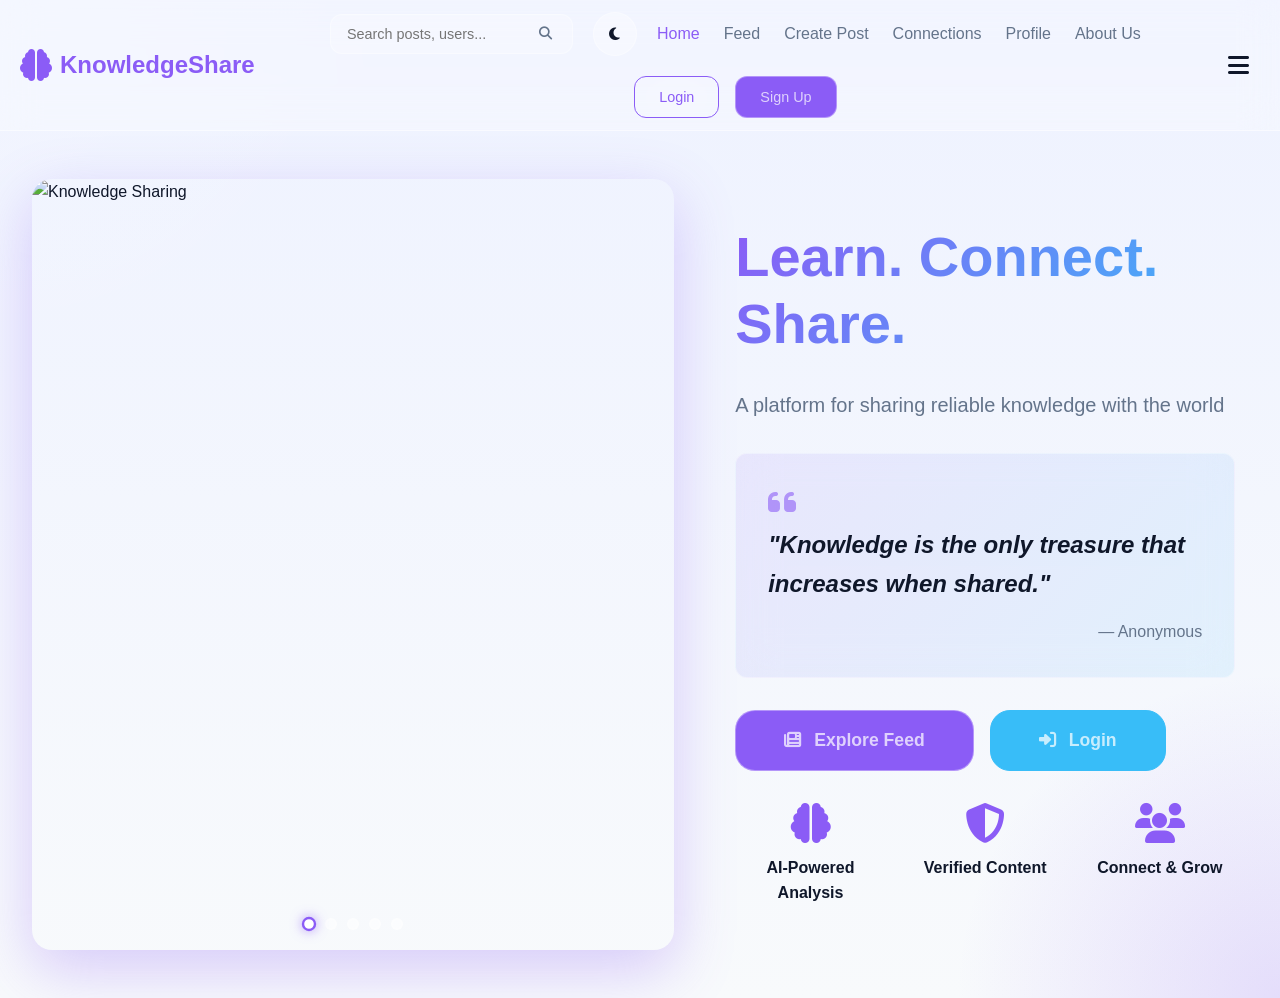
==== commit 723240f2: "Updated File" ====
--- a/frontend/index.html
+++ b/frontend/index.html
@@ -465,6 +465,7 @@
                 </button>
               </div>
 
+              
               <div class="card">
                 <h3>Reliability Badges</h3>
                 <div class="badges-info">
--- a/frontend/styles.css
+++ b/frontend/styles.css
@@ -171,7 +171,7 @@
     justify-content: center;
     gap: 1.25rem;
     flex: 1;
-    flex-wrap: nowrap;
+    flex-wrap: wrap;
 }
 
 .nav-search {
@@ -214,7 +214,7 @@
     align-items: center;
     justify-content: center;
     gap: 1.5rem;
-    flex-wrap: nowrap;
+    flex-wrap: wrap;
 }
 
 .nav-auth {
@@ -1192,6 +1192,7 @@
     color: var(--success-color);
 }
 
+
 /* Badges */
 .badges-info {
     display: flex;
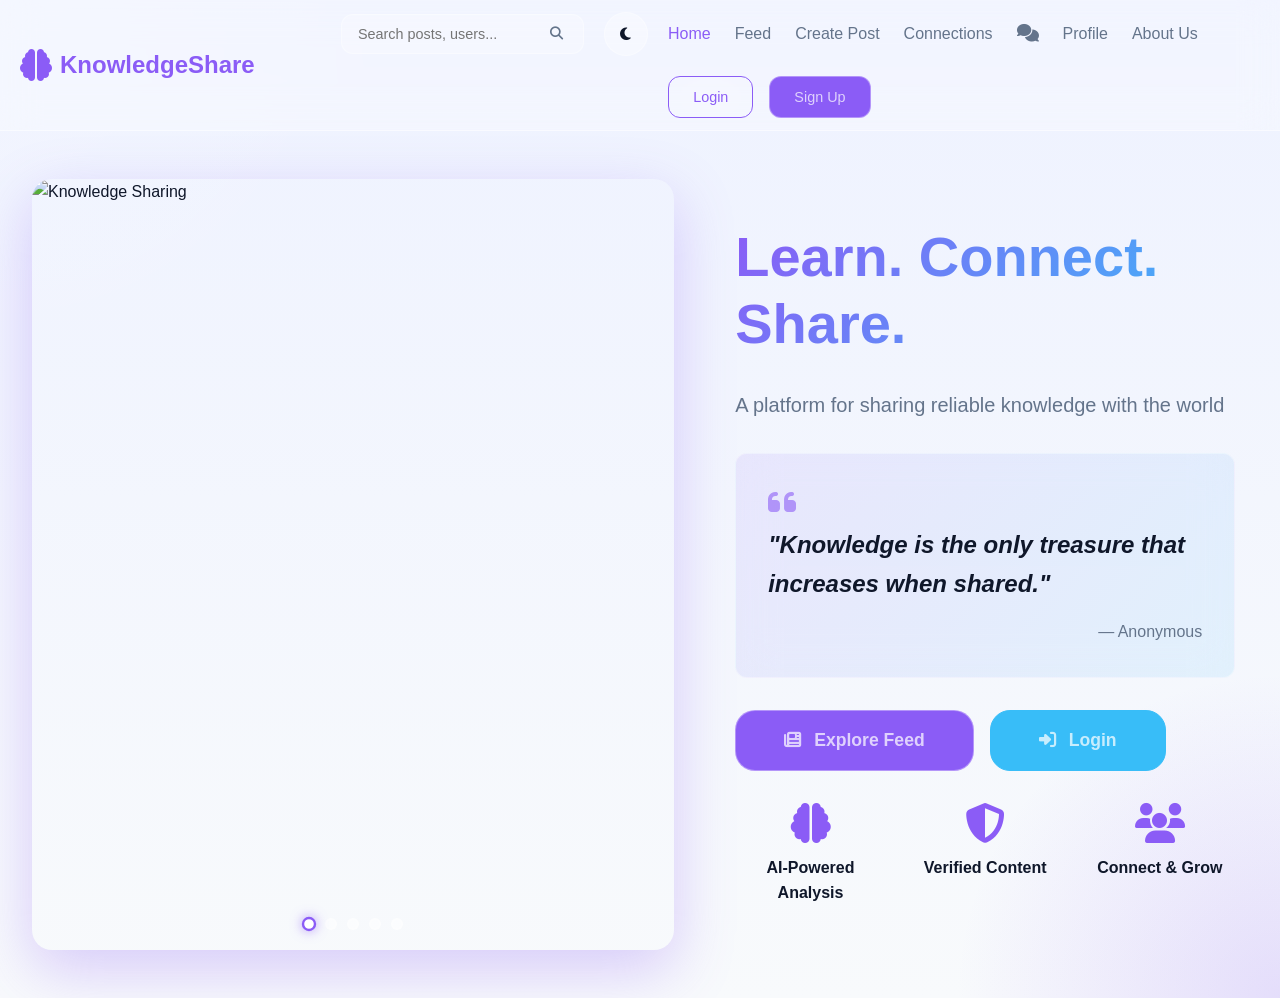
==== commit 22d6b1d7: "Updated File" ====
--- a/frontend/index.html
+++ b/frontend/index.html
@@ -71,6 +71,16 @@
               >
               <a
                 href="#"
+                id="navChatLink"
+                onclick="showChat(event)"
+                class="nav-link"
+                title="Messages"
+              >
+                <i class="fas fa-comments nav-icon" aria-hidden="true"></i>
+                <span class="sr-only">Messages</span>
+              </a>
+              <a
+                href="#"
                 id="navAdminLink"
                 onclick="openAdminPanel(event)"
                 class="nav-link"
@@ -118,10 +128,6 @@
               </div>
             </div>
           </div>
-
-          <button class="mobile-menu-toggle" onclick="toggleMobileMenu()">
-            <i class="fas fa-bars"></i>
-          </button>
         </div>
       </nav>
     </header>
@@ -465,7 +471,6 @@
                 </button>
               </div>
 
-              
               <div class="card">
                 <h3>Reliability Badges</h3>
                 <div class="badges-info">
@@ -545,6 +550,116 @@
       <div id="profilePage" class="page" style="display: none">
         <div class="container"><h2>My Profile</h2></div>
       </div>
+      <div id="chatPage" class="page" style="display: none">
+        <div class="container">
+          <div class="chat-container">
+            <div class="chat-sidebar">
+              <h3>Active Conversations</h3>
+              <div class="chat-search">
+                <input
+                  type="text"
+                  id="chatUserSearchInput"
+                  placeholder="Search users to message..."
+                />
+                <button
+                  onclick="searchChatUsers()"
+                  class="btn btn-outline btn-small"
+                >
+                  Search
+                </button>
+              </div>
+              <div id="chatUserSearchResults" class="search-users"></div>
+              <div class="chat-theme-panel">
+                <div class="theme-panel-header">
+                  <h4>Chat Theme</h4>
+                  <p>Choose a style for this chat section.</p>
+                </div>
+                <div class="chat-theme-options">
+                  <button
+                    class="theme-btn"
+                    onclick="setChatTheme('theme-blue')"
+                  >
+                    Blue
+                  </button>
+                  <button
+                    class="theme-btn"
+                    onclick="setChatTheme('theme-emerald')"
+                  >
+                    Emerald
+                  </button>
+                  <button
+                    class="theme-btn"
+                    onclick="setChatTheme('theme-purple')"
+                  >
+                    Purple
+                  </button>
+                  <button
+                    class="theme-btn"
+                    onclick="setChatTheme('theme-sunset')"
+                  >
+                    Sunset
+                  </button>
+                  <button
+                    class="theme-btn"
+                    onclick="setChatTheme('theme-midnight')"
+                  >
+                    Midnight
+                  </button>
+                </div>
+              </div>
+              <div id="solvedLibrary" class="solved-library">
+                <h4>Solved Library</h4>
+                <div id="solvedChallengesList">Loading solved threads...</div>
+              </div>
+              <div id="conversationsList" class="conversations-list"></div>
+            </div>
+            <div class="chat-main">
+              <div id="chatHeader" class="chat-header">
+                <h3>Select a user to start chatting</h3>
+              </div>
+              <div id="chatMessages" class="chat-messages"></div>
+              <div id="chatInput" class="chat-input" style="display: none">
+                <div class="chat-input-actions">
+                  <button
+                    type="button"
+                    class="btn btn-outline btn-small"
+                    id="challengeToggleBtn"
+                    onclick="toggleChallengeMode()"
+                  >
+                    Mark as Challenge
+                  </button>
+                  <button
+                    type="button"
+                    class="btn btn-outline btn-small"
+                    onclick="insertCodeBlock()"
+                  >
+                    Code
+                  </button>
+                  <button
+                    type="button"
+                    class="btn btn-outline btn-small"
+                    onclick="createPoll()"
+                  >
+                    Poll
+                  </button>
+                </div>
+                <div
+                  id="chatSuggestionBanner"
+                  class="chat-suggestion-banner"
+                ></div>
+                <input
+                  type="text"
+                  id="messageInput"
+                  placeholder="Type your message..."
+                />
+                <button onclick="sendMessage()" class="btn btn-primary">
+                  <i class="fas fa-paper-plane"></i>
+                </button>
+              </div>
+            </div>
+          </div>
+        </div>
+      </div>
     </main>
 
     <div id="loadingOverlay" class="loading-overlay" style="display: none">
--- a/frontend/styles.css
+++ b/frontend/styles.css
@@ -134,7 +134,7 @@
 }
 
 .nav-container {
-    max-width: 1400px;
+
     margin: 0 auto;
     padding: 0 20px;
     display: flex;
@@ -981,7 +981,7 @@
     gap: 1rem;
 }
 
-..user-card,
+.user-card,
 .connection-card {
     background: var(--glass-bg);
     border: 1px solid var(--glass-border);
@@ -1546,6 +1546,10 @@
         display: none;
     }
     
+    .nav-menu {
+        display: none;
+    }
+    
     .mobile-menu-toggle {
         display: flex;
     }
@@ -2074,6 +2078,36 @@
     margin: 0.25rem 0;
 }
 
+.nav-link .nav-icon {
+    display: inline-flex;
+    align-items: center;
+    justify-content: center;
+    width: 22px;
+    height: 22px;
+    font-size: 1.1rem;
+}
+
+.chat-search {
+    display: flex;
+    gap: 0.5rem;
+    margin-bottom: 1rem;
+}
+
+.chat-search input {
+    flex: 1;
+    padding: 0.8rem 1rem;
+    border: 1px solid var(--glass-border);
+    background: var(--glass-bg);
+    color: var(--text-color);
+    border-radius: var(--border-radius-sm);
+}
+
+.profile-action-buttons {
+    display: grid;
+    gap: 0.75rem;
+    margin-top: 1rem;
+}
+
 /* ===== ABOUT US PAGE STYLES ===== */
 .about-page {
     padding: 40px 0;
@@ -2366,3 +2400,399 @@
         font-size: 1.5rem;
     }
 }
+
+/* Chat Styles */
+.chat-container {
+    display: flex;
+    height: 80vh;
+    background: var(--glass-bg);
+    border: 1px solid var(--glass-border);
+    border-radius: var(--border-radius);
+    overflow: hidden;
+    box-shadow: var(--shadow-lg);
+    backdrop-filter: blur(20px);
+}
+
+.chat-sidebar {
+    width: 300px;
+    background: var(--light-gray);
+    border-right: 1px solid var(--glass-border);
+    padding: 1rem;
+    overflow-y: auto;
+}
+
+.chat-sidebar h3 {
+    margin-bottom: 1rem;
+    color: var(--dark-color);
+}
+
+.chat-theme-panel {
+    margin-bottom: 1rem;
+    padding: 0.85rem;
+    background: var(--white);
+    border-radius: var(--border-radius-sm);
+    border: 1px solid var(--glass-border);
+}
+
+.chat-theme-panel h4 {
+    margin-bottom: 0.35rem;
+    font-size: 0.95rem;
+}
+
+.chat-theme-panel p {
+    margin-bottom: 0.75rem;
+    font-size: 0.8rem;
+    color: var(--gray-color);
+}
+
+.chat-theme-options {
+    display: grid;
+    grid-template-columns: repeat(2, minmax(0, 1fr));
+    gap: 0.5rem;
+}
+
+.theme-btn {
+    padding: 0.65rem 0.75rem;
+    border: 1px solid var(--glass-border);
+    border-radius: var(--border-radius-sm);
+    background: var(--light-gray);
+    color: var(--dark-color);
+    cursor: pointer;
+    transition: var(--transition);
+}
+
+.theme-btn:hover {
+    background: var(--primary-light);
+    color: #fff;
+    border-color: transparent;
+}
+
+.conversations-list {
+    display: flex;
+    flex-direction: column;
+    gap: 0.5rem;
+}
+
+.conversation-item {
+    padding: 0.75rem;
+    background: var(--white);
+    border-radius: var(--border-radius-sm);
+    cursor: pointer;
+    transition: var(--transition);
+    border: 1px solid var(--glass-border);
+}
+
+.conversation-item:hover {
+    background: var(--primary-color);
+    color: var(--white);
+}
+
+.conversation-item.active {
+    background: var(--primary-color);
+    color: var(--white);
+}
+
+.chat-main {
+    flex: 1;
+    display: flex;
+    flex-direction: column;
+}
+
+.chat-header {
+    padding: 1rem;
+    background: var(--light-gray);
+    border-bottom: 1px solid var(--glass-border);
+}
+
+.chat-messages {
+    flex: 1;
+    padding: 1rem;
+    overflow-y: auto;
+    display: flex;
+    flex-direction: column;
+    gap: 0.5rem;
+}
+
+.message {
+    max-width: 70%;
+    padding: 0.75rem;
+    border-radius: var(--border-radius-sm);
+    margin-bottom: 0.5rem;
+}
+
+.message.sent {
+    align-self: flex-end;
+    background: var(--primary-color);
+    color: var(--white);
+}
+
+.message.received {
+    align-self: flex-start;
+    background: var(--white);
+    border: 1px solid var(--glass-border);
+}
+
+.message .sender {
+    font-weight: bold;
+    font-size: 0.8rem;
+    margin-bottom: 0.25rem;
+}
+
+.message .content {
+    word-wrap: break-word;
+}
+
+.message .timestamp {
+    font-size: 0.7rem;
+    opacity: 0.7;
+    margin-top: 0.25rem;
+}
+
+.chat-input {
+    padding: 1rem;
+    background: var(--light-gray);
+    border-top: 1px solid var(--glass-border);
+    display: flex;
+    flex-direction: column;
+    gap: 0.5rem;
+}
+
+.chat-input-actions {
+    display: flex;
+    flex-wrap: wrap;
+    gap: 0.5rem;
+}
+
+.chat-suggestion-banner {
+    min-height: 1.4rem;
+    color: var(--dark-color);
+    font-size: 0.9rem;
+}
+
+.thread-state {
+    display: inline-block;
+    padding: 0.35rem 0.65rem;
+    border-radius: 999px;
+    background: rgba(56, 189, 248, 0.12);
+    color: var(--primary-dark);
+}
+
+.chat-input input {
+    flex: 1;
+    padding: 0.75rem;
+    border: 1px solid var(--glass-border);
+    border-radius: var(--border-radius-sm);
+    background: var(--white);
+}
+
+.chat-input button {
+    padding: 0.75rem 1rem;
+}
+
+.message-actions {
+    display: flex;
+    gap: 0.5rem;
+    margin-top: 0.5rem;
+}
+
+.message-action-btn {
+    padding: 0.35rem 0.65rem;
+    border: 1px solid rgba(255, 255, 255, 0.15);
+    border-radius: 0.75rem;
+    background: rgba(255, 255, 255, 0.1);
+    color: inherit;
+    cursor: pointer;
+    font-size: 0.75rem;
+}
+
+.message-action-btn:hover {
+    background: rgba(255, 255, 255, 0.2);
+}
+
+.message-action-btn.danger {
+    border-color: rgba(239, 68, 68, 0.3);
+    background: rgba(239, 68, 68, 0.12);
+}
+
+.message-action-btn.success {
+    border-color: rgba(34, 197, 94, 0.3);
+    background: rgba(34, 197, 94, 0.16);
+    color: #0f5132;
+}
+
+.message.challenge {
+    border: 1px dashed var(--primary-color);
+    box-shadow: inset 0 0 0 1px rgba(139, 92, 246, 0.12);
+}
+
+.message.thread-reply {
+    margin-left: 2rem;
+    opacity: 0.95;
+}
+
+.message.best-answer {
+    background: #22c55e;
+    color: #fff;
+}
+
+.challenge-badge {
+    display: inline-block;
+    margin-left: 0.5rem;
+    padding: 0.2rem 0.5rem;
+    border-radius: 999px;
+    background: rgba(59, 130, 246, 0.15);
+    color: var(--primary-dark);
+    font-size: 0.75rem;
+}
+
+.status-label {
+    display: inline-block;
+    margin-left: 0.5rem;
+    padding: 0.2rem 0.5rem;
+    border-radius: 999px;
+    background: rgba(34, 197, 94, 0.15);
+    color: var(--success-color);
+    font-size: 0.75rem;
+}
+
+.code-block {
+    background: rgba(15, 23, 42, 0.08);
+    border-radius: 0.8rem;
+    padding: 1rem;
+    overflow-x: auto;
+    font-family: 'Fira Code', monospace;
+    margin-bottom: 0.5rem;
+}
+
+.code-meta {
+    margin-top: 0.35rem;
+    font-size: 0.8rem;
+    opacity: 0.75;
+}
+
+.poll-block {
+    background: rgba(249, 115, 22, 0.08);
+    border-radius: var(--border-radius-sm);
+    padding: 0.85rem;
+}
+
+.poll-block ul {
+    margin-top: 0.5rem;
+    list-style: disc inside;
+}
+
+.solved-library {
+    margin-bottom: 1rem;
+    padding: 0.85rem;
+    background: var(--white);
+    border-radius: var(--border-radius-sm);
+    border: 1px solid var(--glass-border);
+}
+
+.solved-library h4 {
+    margin-bottom: 0.75rem;
+}
+
+.solved-card {
+    padding: 0.65rem 0.75rem;
+    border-radius: var(--border-radius-sm);
+    background: var(--light-gray);
+    cursor: pointer;
+    transition: var(--transition);
+    margin-bottom: 0.5rem;
+}
+
+.solved-card:hover {
+    background: var(--primary-light);
+    color: #fff;
+}
+
+.theme-blue .chat-input,
+.theme-blue .chat-sidebar,
+.theme-blue .chat-theme-panel {
+    background: rgba(59, 130, 246, 0.12);
+}
+
+.theme-emerald .chat-header,
+.theme-emerald .chat-input,
+.theme-emerald .chat-sidebar,
+.theme-emerald .chat-theme-panel {
+    background: rgba(16, 185, 129, 0.12);
+}
+
+.theme-purple .chat-header,
+.theme-purple .chat-input,
+.theme-purple .chat-sidebar,
+.theme-purple .chat-theme-panel {
+    background: rgba(139, 92, 246, 0.12);
+}
+
+.theme-sunset .chat-header,
+.theme-sunset .chat-input,
+.theme-sunset .chat-sidebar,
+.theme-sunset .chat-theme-panel {
+    background: rgba(249, 115, 22, 0.12);
+}
+
+.theme-midnight .chat-header,
+.theme-midnight .chat-input,
+.theme-midnight .chat-sidebar,
+.theme-midnight .chat-theme-panel {
+    background: rgba(15, 23, 42, 0.18);
+}
+
+body.dark-mode .chat-sidebar,
+body.dark-mode .chat-main,
+body.dark-mode .chat-header,
+body.dark-mode .chat-messages,
+body.dark-mode .chat-input,
+body.dark-mode .chat-theme-panel {
+    background: rgba(15, 23, 42, 0.65);
+}
+
+body.dark-mode .message.received {
+    background: rgba(255, 255, 255, 0.08);
+    color: #e5e7eb;
+    border-color: rgba(148, 163, 184, 0.35);
+}
+
+body.dark-mode .message.sent {
+    background: #4f46e5;
+    color: #fff;
+}
+
+body.dark-mode .chat-input input,
+body.dark-mode .chat-input button,
+body.dark-mode .theme-btn,
+body.dark-mode .conversation-item,
+body.dark-mode .chat-theme-panel {
+    border-color: rgba(148, 163, 184, 0.25);
+}
+
+body.dark-mode .chat-input input {
+    background: rgba(15, 23, 42, 0.8);
+    color: #e5e7eb;
+}
+
+body.dark-mode .theme-btn {
+    background: rgba(255, 255, 255, 0.08);
+    color: #e5e7eb;
+}
+
+@media (max-width: 768px) {
+    .chat-container {
+        flex-direction: column;
+        height: 90vh;
+    }
+
+    .chat-sidebar {
+        width: 100%;
+        height: 200px;
+        border-right: none;
+        border-bottom: 1px solid var(--glass-border);
+    }
+
+    .message {
+        max-width: 85%;
+    }
+}
